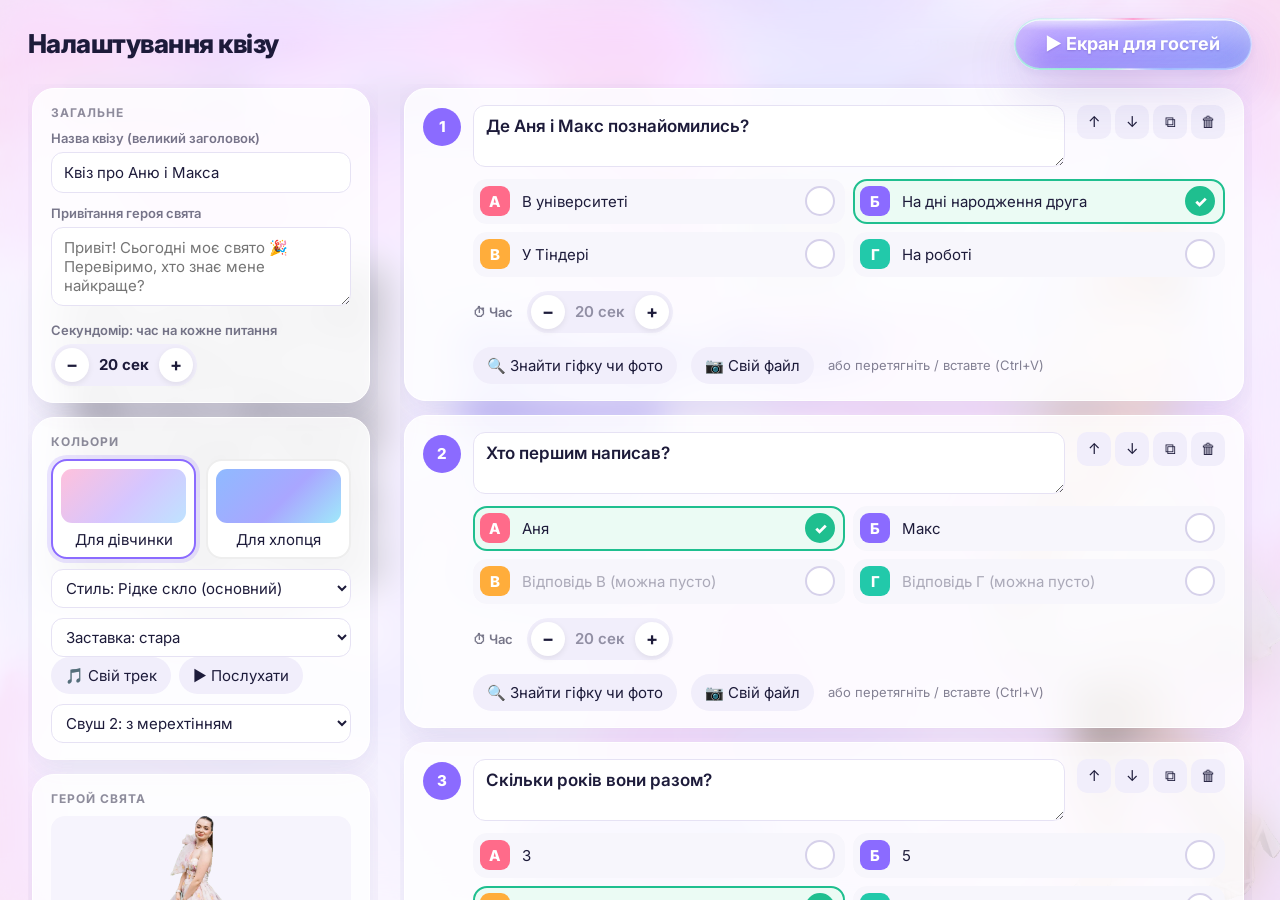
==== host.html @ 5e76de34 "Питання закривається, коли відповіли всі на зв'язку; без звуку рахування при нулі; фон стабільний пі" ====
<!doctype html>
<html lang="uk">
<head>
<meta charset="utf-8">
<meta name="viewport" content="width=device-width,initial-scale=1">
<title>Квіз · екран ведучого</title>
<link rel="preconnect" href="https://fonts.googleapis.com">
<link rel="stylesheet" href="style.css?v=1795432729">
<link rel="stylesheet" id="tf">
<style>
  body { font-size: clamp(14px, 1.6vmin, 22px); }
  #app { position: fixed; inset: 0; display: flex; flex-direction: column; padding: 3vmin 4vmin; }
  .top { display: flex; justify-content: space-between; align-items: center; color: var(--muted); font-weight: 600; min-height: 2.4em; margin-bottom: 1.6vmin; position: relative; z-index: 3; }
  .top .tools { display: flex; gap: .6em; }
  .top .tools button.ico { padding: .45em .75em; font-size: .95em; line-height: 1; }
  #bRestart { display: none; } body.ingame #bRestart { display: inline-block; }
  .top .tools button { background: var(--card); border: 1px solid var(--line); border-radius: 999px; padding: .45em 1em; font-weight: 600; }
  .stage { flex: 1; display: flex; flex-direction: column; min-height: 0; }
  .center { flex: 1; display: grid; place-items: center; text-align: center; }

  /* Лобі */
  .ticker.lob { position: relative; z-index: 2; font-size: 2.2vmin; font-weight: 800; padding: 1vmin 0; margin: 0 -4vmin 2vmin; text-transform: uppercase; letter-spacing: .08em; }
  .bignum { position: absolute; right: 2vmin; bottom: 0; font-size: 40vmin; line-height: .8; font-weight: 900; opacity: .07; pointer-events: none; font-family: var(--fd); }
  .tline { height: 1.1vmin; border-radius: 9px; background: rgba(255,255,255,.1); overflow: hidden; margin-top: 1.4vmin; }
  .tline i { display: block; height: 100%; width: 100%; background: var(--gold); transform-origin: left; }
  .stage { position: relative; }
  .bottom { position: relative; z-index: 2; }
  .hero { position: relative; left: 3.5vw; align-self: stretch; height: 100%; min-height: 0; width: var(--hw, 26vw); pointer-events: none; z-index: 1; }
  .hero img.main { position: absolute; right: 0; bottom: calc(-1 * var(--hb, 0px)); height: var(--hh, 100%); width: auto; max-width: none; display: block; filter: drop-shadow(0 20px 40px rgba(40,20,90,.25)); animation: heroIn 1.1s cubic-bezier(.2,.9,.3,1.1) both, heroBob 6s ease-in-out 1.2s infinite; transform-origin: bottom center; }
  @keyframes heroIn { from { transform: translateY(40%) scale(.9); opacity: 0; } }
  @keyframes heroBob { 50% { translate: 0 -8px; } }
  .bubble { position: absolute; right: calc(94% + 3vmin); top: 1vh; z-index: 2; width: max-content; max-width: min(24vw, 460px); padding: 2vmin 2.6vmin; border-radius: 3vmin; font-size: 2.4vmin; font-weight: 700; line-height: 1.3;
    background: #fff; color: #1d1b3a; box-shadow: 0 1.6vmin 4vmin rgba(60,40,140,.18), 0 .3vmin .8vmin rgba(60,40,140,.08);
    transform-origin: 100% 70%; animation: bubIn .9s cubic-bezier(.2,1.5,.4,1) 1s both, bubFloat 7.3s ease-in-out 2.2s infinite; }
  /* бульбашка пливе сама по собі, але лише вгору-вліво, від обличчя */
  @keyframes bubFloat { 0%, 100% { translate: 0 0; } 35% { translate: -1.4vmin -1.2vmin; } 70% { translate: -.6vmin .4vmin; } }
  .bubble::after { content: ''; position: absolute; right: -1.1vmin; top: 58%; width: 2.6vmin; height: 2.6vmin; background: #fff; border-radius: .5vmin; transform: rotate(45deg); }
  .bubble .kin .c { animation-delay: calc(1.3s + var(--i) * 22ms); }
  @keyframes bubIn { 0% { transform: scale(0) rotate(-8deg); opacity: 0; } 60% { opacity: 1; } 100% { transform: none; } }
  .stage.has-hero .lobby { grid-template-columns: auto minmax(0, auto) auto; justify-content: center; column-gap: 6vmin; }
  .stage.has-hero .lobby > div:nth-child(2) { max-width: 46vw; }
  .stage.has-hero .qrcard svg { width: 36vmin; height: 36vmin; }
  @media (max-width: 800px) { .hero { display: none; } }
  .lobby { flex: 1; display: grid; grid-template-columns: auto 1fr; gap: 5vmin; align-items: center; min-height: 0; }
  .qrcard { background: #fff; color: #1a1033; border-radius: 28px; padding: 2.4vmin; text-align: center; box-shadow: 0 20px 60px rgba(0,0,0,.4); }
  .qrcard svg { width: 42vmin; height: 42vmin; display: block; }
  .qrcard .code { font-size: 4.2vmin; font-weight: 900; letter-spacing: .12em; margin-top: 1vmin; }
  .qrcard .url { font-size: 1.7vmin; color: #6a5c85; word-break: break-all; max-width: 42vmin; margin: .3vmin auto 0; }
  .lobby h1 { font-size: 6.5vmin; line-height: 1.05; margin: 0 0 1.5vmin; font-weight: 900; }
  .lobby .hint { font-size: 2.8vmin; color: var(--muted); margin-bottom: 3vmin; }
  .count { font-size: 2.6vmin; font-weight: 700; margin-bottom: 1.5vmin; }
  .count b { color: var(--gold); font-size: 5vmin; vertical-align: -0.2em; margin-right: .2em; }
  .names { display: flex; flex-wrap: wrap; gap: 1vmin; align-content: flex-start; } .names .chip:nth-last-child(n+31) { display: none; } /* без overflow: обрізання давало видимий прямокутник; показуємо 30 останніх, загальна кількість у лічильнику */
  .chip { background: var(--card); border: 1px solid var(--line); padding: .7vmin 1.8vmin; border-radius: 999px; font-size: 2.4vmin; font-weight: 700; cursor: pointer; }
  .chip:hover { background: rgba(255,93,115,.3); }
  .bottom { display: flex; flex-wrap: wrap; gap: 1.2vmin; align-items: center; justify-content: center; padding-top: 2vmin; }
  @media (max-width: 800px) { .bottom .btn { font-size: 14px; padding: .7em 1.1em; } .lobby { grid-template-columns: 1fr; justify-items: center; text-align: center; } .names { justify-content: center; } }
  .bottom .btn { font-size: 2.6vmin; }

  /* Інтро */
  .intro .num { font-size: 3.4vmin; color: var(--gold); font-weight: 800; letter-spacing: .1em; text-transform: uppercase; }
  .intro .qt { font-size: 7vmin; font-weight: 900; max-width: 85vw; line-height: 1.1; margin-top: 2vmin; }
  .introbar { width: 50vmin; height: 1vmin; background: var(--card); border-radius: 9px; margin: 4vmin auto 0; overflow: hidden; }
  .introbar i { display: block; height: 100%; background: var(--gold); animation: fill 3s linear both; }
  @keyframes fill { from { width: 0; } to { width: 100%; } }

  /* Питання */
  .qhead { background: rgba(255,255,255,.95); color: #1a1033; border-radius: var(--r); padding: 2.4vmin 3vmin; font-size: 4.6vmin; font-weight: 800; text-align: center; line-height: 1.15; box-shadow: 0 10px 40px rgba(0,0,0,.3); }
  .qmid { flex: 1; display: grid; grid-template-columns: 1fr auto 1fr; align-items: center; min-height: 0; padding: 2vmin 0; }
  .timer { position: relative; width: 22vmin; height: 22vmin; justify-self: start; }
  .timer svg { width: 100%; height: 100%; transform: rotate(-90deg); }
  .timer circle { fill: none; stroke-width: 9; }
  .timer .tn { position: absolute; inset: 0; display: grid; place-items: center; font-size: 8vmin; font-weight: 900; }
  .timer.low .tn { color: var(--bad); animation: pulse .5s infinite; }
  .answered { justify-self: end; text-align: center; }
  .qinfo { display: none; }
  .qmid .timer { grid-column: 1; grid-row: 1; } .qmid .bars { grid-column: 2; grid-row: 1; } .qmid .answered { grid-column: 3; grid-row: 1; }
  .row .gain { display: none; }
  body[data-theme="glass"] .row .gain { display: inline-block; font-size: .62em; font-weight: 900; color: #fff; background: linear-gradient(135deg, var(--a1, #8a6cff), var(--a0, #ff5d9e)); padding: .2em .6em; border-radius: 999px; box-shadow: 0 4px 14px rgba(120,80,200,.3); }
  .answered b { display: block; font-size: 9vmin; font-weight: 900; line-height: 1; }
  .answered span { color: var(--muted); font-size: 2.4vmin; font-weight: 600; }
  .bars { display: flex; gap: 3vmin; align-items: flex-end; height: 26vmin; }
  .bar { width: 10vmin; display: flex; flex-direction: column; align-items: center; justify-content: flex-end; height: 100%; }
  .bar i { display: block; width: 100%; border-radius: 12px 12px 4px 4px; height: 0; transition: height .9s cubic-bezier(.2,.9,.3,1); }
  .bar b { font-size: 3.4vmin; margin-bottom: .6vmin; }
  .bar.dim { opacity: .35; }
  .grid { display: grid; grid-template-columns: 1fr 1fr; gap: 1.6vmin; }
  .opt { display: flex; align-items: center; gap: 2vmin; padding: 2.2vmin 2.6vmin; border-radius: var(--r); font-size: 3.6vmin; font-weight: 800; min-height: 11vmin; transition: opacity .4s, transform .4s, filter .4s; box-shadow: 0 6px 0 rgba(0,0,0,.25); }
  .opt.dim { opacity: .28; filter: grayscale(.6); transform: scale(.97); }
  .opt.win { transform: scale(1.03); box-shadow: 0 0 0 .6vmin #fff, 0 0 40px rgba(255,255,255,.5); }
  .opt .mark { margin-left: auto; font-size: 4vmin; }

  .qmid { grid-template-rows: minmax(0, 1fr); }
  .qpic { grid-column: 2; grid-row: 1; height: 100%; min-height: 0; display: flex; align-items: center; justify-content: center; padding: 0 2vmin; }
  .qpic img { max-height: calc(var(--isz, 80) * 1%); max-width: 46vw; width: auto; height: auto; display: block; border-radius: 3vmin; border: .6vmin solid rgba(255,255,255,.92); box-shadow: 0 2vmin 5vmin rgba(40,30,110,.22); }
  .ipic img { max-height: 36vh; max-width: 60vw; display: block; margin: 3vmin auto 0; border-radius: 3vmin; border: .6vmin solid rgba(255,255,255,.92); box-shadow: 0 2vmin 5vmin rgba(40,30,110,.22); }
  .opt .cnt { margin-left: auto; background: rgba(255,255,255,.85); color: #1d1b3a; border-radius: 999px; padding: .2em .7em; font-size: .8em; text-shadow: none; }
  .opt .cnt + .mark { margin-left: .4em; }
  body.idle .top .tools, body.idle #bottom { opacity: 0; pointer-events: none; }
  .top .tools, #bottom { transition: opacity .6s; }
  body.idle { cursor: none; }
  body.idle #conn.ok { opacity: 0; } #conn { transition: opacity .6s; }
  .stage.haspic .opt { min-height: 8vmin; padding: 1.4vmin 2.4vmin; font-size: 3vmin; }
  .stage.haspic .grid { gap: 1.2vmin; }

  /* Налаштування (бачить лише ведучий) */
  .setup { position: fixed; inset: 0; z-index: 40; display: none; flex-direction: column; background: rgba(246,243,255,.62); -webkit-backdrop-filter: blur(20px) saturate(160%); backdrop-filter: blur(20px) saturate(160%); color: #1d1b3a; font-size: 15px; letter-spacing: 0; }
  body[data-pal="blue"] .setup { background: rgba(236,244,255,.66); }
  .setup.on { display: flex; }
  .su-head { display: flex; align-items: center; gap: 16px; padding: 18px 28px 14px; flex-wrap: wrap; }
  .su-head h2 { margin: 0; font-size: 26px; font-weight: 800; letter-spacing: -.02em; }
  .su-saved { color: #18a77c; font-weight: 600; font-size: 14px; opacity: 0; transition: opacity .3s; }
  .su-saved.on { opacity: 1; }
  .su-head .sp { flex: 1; }
  .setup .btn.su-go { font-size: 18px; padding: .8em 1.7em; }
  .su-body { flex: 1; min-height: 0; display: grid; grid-template-columns: 350px 1fr; gap: 22px; padding: 0 28px 0; }
  .su-side, .su-list { overflow: auto; min-height: 0; display: flex; flex-direction: column; gap: 14px; padding: 4px 8px 40px 4px; }
  .card { background: rgba(255,255,255,.82); border: 1px solid #fff; border-radius: 22px; padding: 16px 18px; box-shadow: 0 10px 30px rgba(60,50,140,.10); }
  .card h4 { margin: 0 0 10px; font-size: 12px; text-transform: uppercase; letter-spacing: .08em; color: rgba(29,27,58,.5); }
  .setup .f { display: block; font-size: 13px; font-weight: 600; color: rgba(29,27,58,.6); margin: 12px 0 6px; }
  .setup .f:first-of-type { margin-top: 0; }
  .setup input[type=text], .setup textarea { width: 100%; border: 1.5px solid #e6e2f4; background: #fff; border-radius: 12px; padding: 10px 12px; font: inherit; color: #1d1b3a; resize: vertical; box-shadow: none; -webkit-backdrop-filter: none; backdrop-filter: none; animation: none; }
  .setup input[type=text]:focus, .setup textarea:focus { outline: none; border-color: var(--gold); }
  .stepper { display: inline-flex; align-items: center; gap: 4px; background: #f1eefb; border-radius: 999px; padding: 4px; }
  .stepper button { width: 34px; height: 34px; border-radius: 50%; border: 0; background: #fff; font-size: 18px; font-weight: 700; cursor: pointer; color: #1d1b3a; box-shadow: 0 2px 6px rgba(0,0,0,.08); }
  .stepper b { min-width: 62px; text-align: center; font-size: 15px; }
  .stepper.def b { color: rgba(29,27,58,.45); font-weight: 600; }
  .pals { display: grid; grid-template-columns: 1fr 1fr; gap: 10px; }
  .pal { border: 2px solid #eee; border-radius: 16px; padding: 8px; cursor: pointer; background: #fff; text-align: center; font: 700 14px/1.2 inherit; color: #1d1b3a; }
  .pal i { display: block; height: 54px; border-radius: 11px; margin-bottom: 7px; }
  .pal.pink i { background: linear-gradient(135deg, #ffc1dc, #d5c6ff 55%, #bfe3ff); }
  .pal.blue i { background: linear-gradient(135deg, #8fbaff, #a9a6ff 55%, #9fe9fa); }
  .pal.on { border-color: var(--gold); box-shadow: 0 0 0 4px color-mix(in srgb, var(--gold) 18%, transparent); }
  .setup select { margin-top: 10px; width: 100%; border: 1.5px solid #e6e2f4; border-radius: 12px; padding: 8px 10px; font: inherit; background: #fff; color: #1d1b3a; }
  .sbtn { border: 0; background: #f1eefb; color: #1d1b3a; border-radius: 999px; padding: 9px 14px; font: 600 14px/1 inherit; cursor: pointer; }
  .sbtn:hover { background: #e7e2fb; }
  .sbtn.danger { color: #d2335a; }
  .btns { display: flex; flex-wrap: wrap; gap: 8px; }
  .heroprev { height: 170px; display: flex; justify-content: center; align-items: flex-end; background: #f6f4fd; border-radius: 14px; margin-bottom: 10px; overflow: hidden; }
  .heroprev img { height: 100%; object-fit: contain; }
  .heroprev span { align-self: center; color: rgba(29,27,58,.45); }
  .qc { transition: box-shadow .2s; }
  .qc.bad { box-shadow: 0 0 0 2px #ff8aa3, 0 10px 30px rgba(60,50,140,.10); }
  .qc.drop { box-shadow: 0 0 0 3px var(--gold), 0 10px 30px rgba(60,50,140,.10); }
  .qc-top { display: flex; gap: 12px; align-items: flex-start; }
  .qn { flex: none; width: 38px; height: 38px; border-radius: 50%; display: grid; place-items: center; font-weight: 800; background: var(--gold); color: #fff; margin-top: 3px; }
  .setup .qq { font-size: 17px; font-weight: 600; min-height: 46px; }
  .qc-tools { display: flex; gap: 4px; flex: none; }
  .qc-tools button { width: 34px; height: 34px; border-radius: 10px; border: 0; background: #f1eefb; cursor: pointer; font-size: 15px; color: #1d1b3a; }
  .qc-tools button:hover { background: #e7e2fb; }
  .qc-ans { display: grid; grid-template-columns: 1fr 1fr; gap: 8px; margin: 12px 0 0 50px; }
  .an { display: flex; align-items: center; gap: 8px; background: #f7f6fc; border-radius: 14px; padding: 5px 8px 5px 5px; border: 2px solid transparent; }
  .an .lt { flex: none; width: 30px; height: 30px; border-radius: 9px; display: grid; place-items: center; color: #fff; font-weight: 800; background: var(--c); }
  .setup .an input[type=text] { border: 0; background: transparent; padding: 6px 4px; }
  .an .ck { flex: none; width: 30px; height: 30px; border-radius: 50%; border: 2px solid #d6d1ea; background: #fff; cursor: pointer; color: transparent; font-weight: 900; font-size: 15px; }
  .an .ck:hover { border-color: #1fbf8f; color: #b9eedd; }
  .an.ok { border-color: #1fbf8f; background: #ebfbf4; }
  .an.ok .ck { background: #1fbf8f; border-color: #1fbf8f; color: #fff; }
  .qc-bot { display: flex; flex-wrap: wrap; gap: 14px 26px; align-items: center; margin: 14px 0 0 50px; }
  .qc-bot .lbl { font-size: 13px; font-weight: 600; color: rgba(29,27,58,.6); margin-right: 8px; }
  .qtime { display: flex; align-items: center; gap: 6px; }
  .qphoto { display: flex; gap: 14px; align-items: center; flex-wrap: wrap; }
  .mini { width: 210px; aspect-ratio: 16/9; border-radius: 10px; background: linear-gradient(135deg, #fff0f7, #eef0ff); padding: 6px; display: flex; flex-direction: column; gap: 4px; box-shadow: inset 0 0 0 1px #e6e2f4; }
  body[data-pal="blue"] .mini { background: linear-gradient(135deg, #eaf3ff, #e9fbff); }
  .mini .mq { height: 13%; flex: none; background: #fff; border-radius: 3px; }
  .mini .mm { flex: 1; min-height: 0; display: flex; justify-content: center; align-items: center; }
  .mini .mm img { max-height: var(--s); max-width: 46%; border-radius: 3px; border: 1.5px solid #fff; box-shadow: 0 2px 6px rgba(0,0,0,.15); }
  .mini .mg { height: 30%; flex: none; display: grid; grid-template-columns: 1fr 1fr; gap: 3px; }
  .mini .mg i { border-radius: 3px; background: var(--c); opacity: .8; }
  .szr { display: flex; flex-direction: column; gap: 8px; }
  .szr input[type=range] { width: 180px; accent-color: var(--gold); }
  .qerr { margin: 10px 0 0 50px; color: #d2335a; font-size: 13px; font-weight: 600; }
  .qerr:empty { display: none; }
  .addq { border: 2px dashed #cbc3ee; background: rgba(255,255,255,.55); border-radius: 22px; padding: 18px; font: 700 16px/1 inherit; cursor: pointer; color: var(--gold); flex: none; }
  .addq:hover { background: rgba(255,255,255,.85); }
  .su-hint { font-size: 13px; color: rgba(29,27,58,.55); line-height: 1.45; margin: 8px 0 0; }
  @media (max-width: 900px) { .su-body { grid-template-columns: 1fr; overflow: auto; padding-bottom: 30px; } .su-side, .su-list { overflow: visible; padding-bottom: 0; } .qc-ans, .qc-bot, .qerr { margin-left: 0; } .qc-ans { grid-template-columns: 1fr; } }

  /* Таблиця */
  .board h2 { font-size: 5.4vmin; text-align: center; margin: 1vmin 0 3vmin; font-weight: 900; }
  .rows { width: min(1100px, 86vw); margin: 0 auto; display: flex; flex-direction: column; gap: 1.4vmin; }
  .row { display: flex; align-items: center; gap: 2vmin; background: var(--card); border: 1px solid var(--line); border-radius: 18px; padding: 1.6vmin 2.4vmin; font-size: 3.4vmin; font-weight: 800; }
  .row .pl { width: 1.8em; height: 1.8em; display: grid; place-items: center; border-radius: 50%; background: rgba(255,255,255,.12); flex: none; }
  .row:nth-child(1) .pl { background: var(--gold); color: #2a1640; }
  .row:nth-child(2) .pl { background: #d9dde6; color: #2a1640; }
  .row:nth-child(3) .pl { background: #e0965a; color: #2a1640; }
  .row .nm { flex: 1; overflow: hidden; text-overflow: ellipsis; white-space: nowrap; }
  .row .sc { color: var(--gold); display: inline-block; }
  .row .av { width: 1.9em; height: 1.9em; margin: -.3em 0; }
  .chip .av { width: 1.7em; height: 1.7em; margin: -.45em .4em -.4em -.5em; vertical-align: middle; border-width: 1.5px; }
  .col .who .av.big { display: block; width: 13vmin; height: 13vmin; margin: 0 auto 1vmin; border-width: 3px; }
  .row > .sheen { position: absolute !important; inset: 0; border-radius: inherit; overflow: hidden; pointer-events: none; z-index: 3; }
  .row > .sheen i { position: absolute; top: -20%; bottom: -20%; left: 0; width: 40%; background: linear-gradient(100deg, transparent, rgba(255,255,255,.85), transparent); transform: translateX(-130%) skewX(-18deg); }
  .row .up { color: var(--ok); font-size: .7em; }

  /* П'єдестал */
  .podium { flex: 1; display: flex; align-items: flex-end; justify-content: center; gap: 2.4vmin; padding-bottom: 2vmin; }
  .col { width: 26vmin; display: flex; flex-direction: column; align-items: center; opacity: 0; }
  .col.show { opacity: 1; }
  .col .who { text-align: center; margin-bottom: 1.6vmin; }
  .col .who .nm { font-size: 4vmin; font-weight: 900; max-width: 30vmin; overflow-wrap: anywhere; }
  .col .who .sc { font-size: 2.6vmin; color: var(--gold); font-weight: 700; }
  .col .block { width: 100%; border-radius: 18px 18px 0 0; display: grid; place-items: start center; padding-top: 2vmin; font-size: 9vmin; font-weight: 900; color: rgba(0,0,0,.35); height: 0; transition: height 1s cubic-bezier(.2,.9,.3,1); }
  .col.p1 .block { background: linear-gradient(#ffe08a, #f2b632); }
  .col.p2 .block { background: linear-gradient(#f1f3f7, #b9c0cc); }
  .col.p3 .block { background: linear-gradient(#f4b98a, #c97a3e); }
  .col.show.p1 .block { height: 44vmin; } .col.show.p2 .block { height: 32vmin; } .col.show.p3 .block { height: 22vmin; }
  .crown { font-size: 7vmin; animation: pulse 1.2s infinite; }
  .finaltitle { text-align: center; font-size: 5.4vmin; font-weight: 900; margin: 1vmin 0 0; }

  /* Редактор */
  .modal { position: fixed; inset: 0; background: rgba(10,5,25,.85); backdrop-filter: blur(6px); display: none; z-index: 55; padding: 3vmin; }
  .modal.on { display: flex; }
  .ed { margin: auto; width: min(1100px, 100%); height: 100%; display: grid; grid-template-columns: 1.3fr 1fr; grid-template-rows: auto 1fr auto; gap: 14px; background: #21153f; border: 1px solid var(--line); border-radius: 24px; padding: 20px; font-size: 15px; }
  .ed h3 { grid-column: 1/-1; margin: 0; font-size: 22px; }
  .ed textarea { width: 100%; height: 100%; resize: none; background: #120a26; color: #fff; border: 1px solid var(--line); border-radius: 14px; padding: 14px; font: 15px/1.5 ui-monospace, Consolas, monospace; }
  .ed .help { overflow: auto; color: var(--muted); line-height: 1.5; }
  .ed .help code { background: rgba(255,255,255,.1); padding: 1px 6px; border-radius: 6px; color: #fff; }
  .ed .status { font-weight: 700; margin: 0 0 8px; }
  .ed .status.ok { color: var(--ok); } .ed .status.err { color: var(--bad); }
  .ed .acts { grid-column: 1/-1; display: flex; gap: 10px; flex-wrap: wrap; }
  .ed .acts .btn { font-size: 15px; padding: .7em 1.3em; }
  .ed .acts .sp { flex: 1; }
  /* Пошук гіфок і фото */
  .picker { position: fixed; inset: 0; z-index: 52; display: none; background: rgba(30,20,70,.35); -webkit-backdrop-filter: blur(6px); backdrop-filter: blur(6px); padding: 3vmin; color: #1d1b3a; font-size: 15px; }
  .picker.on { display: flex; }
  .pk { margin: auto; width: min(1100px, 100%); height: 100%; display: flex; flex-direction: column; gap: 12px; background: #fff; border-radius: 24px; padding: 18px 20px; box-shadow: 0 30px 80px rgba(30,20,90,.3); }
  .pk-head { display: flex; gap: 10px; align-items: center; flex-wrap: wrap; }
  .pk-tabs { display: inline-flex; background: #f1eefb; border-radius: 999px; padding: 4px; }
  .pk-tabs button { border: 0; background: transparent; padding: 9px 16px; border-radius: 999px; font: 700 14px/1 inherit; color: #1d1b3a; cursor: pointer; }
  .pk-tabs button.on { background: #fff; box-shadow: 0 2px 8px rgba(0,0,0,.1); color: var(--gold); }
  .picker input[type=search] { flex: 1; min-width: 200px; border: 1.5px solid #e6e2f4; border-radius: 999px; padding: 11px 18px; font: inherit; font-size: 16px; color: #1d1b3a; background: #fff; box-shadow: none; -webkit-backdrop-filter: none; backdrop-filter: none; animation: none; }
  .picker input[type=search]:focus { outline: none; border-color: var(--gold); }
  .pk-res { flex: 1; min-height: 0; overflow: auto; columns: 4 200px; column-gap: 10px; }
  .pk-res button { display: block; width: 100%; margin: 0 0 10px; padding: 0; border: 0; border-radius: 12px; overflow: hidden; cursor: pointer; background: #f3f1fb; break-inside: avoid; }
  .pk-res button:hover { outline: 3px solid var(--gold); }
  .pk-res img { display: block; width: 100%; height: auto; }
  .pk-msg { column-span: all; text-align: center; color: rgba(29,27,58,.55); padding: 40px 10px; }
  .pk-foot { display: flex; justify-content: space-between; align-items: center; font-size: 12px; color: rgba(29,27,58,.5); }
  .toast { position: fixed !important; left: 50%; bottom: 3vmin; transform: translateX(-50%); background: #fff; color: #1a1033; padding: .8em 1.4em; border-radius: 999px; font-weight: 700; z-index: 60; }
</style>
<script>/* Стиль і кольори одразу, до першого кадру (інакше миготить старий синьо-фіолетовий фон) */
window.VQ_V = '1795432729';
(function () { var g = {}; try { g = JSON.parse(localStorage.getItem('vq_host_game')) || {}; } catch (e) {}
  var q = new URLSearchParams(location.search).get('theme'), t = q || (localStorage.getItem('vq_def_glass3') ? g.theme : 'glass') || 'glass';
  if (!/^[a-z]+$/.test(t)) t = 'glass'; window.VQ_PAL0 = g.pal || 'pink';
  document.write('<link rel="stylesheet" id="tc" href="theme-' + t + '.css?v=' + window.VQ_V + '">'); })();
</script>
<link rel="stylesheet" href="pal-blue.css?v=1795432729">
</head>
<body>
<script>document.body.dataset.pal = window.VQ_PAL0 === 'blue' ? 'blue' : 'pink';</script>
<div class="bg"><i></i><i></i><i></i><div class="bgmarq"><div><span>Квіз&nbsp;✶&nbsp;Хто&nbsp;знає&nbsp;краще&nbsp;✶&nbsp;Квіз&nbsp;✶&nbsp;Хто&nbsp;знає&nbsp;краще&nbsp;✶&nbsp;</span><span>Квіз&nbsp;✶&nbsp;Хто&nbsp;знає&nbsp;краще&nbsp;✶&nbsp;Квіз&nbsp;✶&nbsp;Хто&nbsp;знає&nbsp;краще&nbsp;✶&nbsp;</span></div></div></div>
<div id="app">
  <div class="top">
    <div id="conn"><span class="dot connecting"></span>Підключення…</div>
    <div class="tools">
      <button id="bRestart" class="ico" title="Квіз з початку (R)">↺</button>
      <button id="bSetup" title="Налаштування (S)">⚙ Налаштування</button>
      <button id="bSound" title="Звук (M)">🔊 Звук</button>
      <button id="bFull" title="На весь екран (F)">⛶ Екран</button>
    </div>
  </div>
  <div class="stage" id="stage"></div>
  <div class="bottom" id="bottom"></div>
</div>

<div class="setup" id="setup">
  <div class="su-head">
    <h2>Налаштування квізу</h2><span class="su-saved" id="suSaved">✓ Збережено</span>
    <span class="sp"></span>
    <button class="btn su-go" id="suGo">▶ Екран для гостей</button>
  </div>
  <div class="su-body">
    <div class="su-side">
      <div class="card">
        <h4>Загальне</h4>
        <label class="f" for="sTitle">Назва квізу (великий заголовок)</label>
        <input type="text" id="sTitle" maxlength="80">
        <label class="f" for="sGreet">Привітання героя свята</label>
        <textarea id="sGreet" rows="3" maxlength="200" placeholder="Привіт! Сьогодні моє свято 🎉 Перевіримо, хто знає мене найкраще?"></textarea>
        <label class="f">Секундомір: час на кожне питання</label>
        <div class="stepper" id="sTime"><button data-d="-5">−</button><b></b><button data-d="5">+</button></div>
      </div>
      <div class="card">
        <h4>Кольори</h4>
        <div class="pals"><button class="pal pink" data-pal="pink"><i></i>Для дівчинки</button><button class="pal blue" data-pal="blue"><i></i>Для хлопця</button></div>
        <select id="sTheme" title="Стиль оформлення"></select>
        <select id="sLobby" title="Музика на першому екрані"><option value="old">Заставка: стара</option><option value="B">Заставка: фонк (згенерований)</option><option value="own">Заставка: свій трек</option></select>
        <div class="btns"><button class="sbtn" id="sLobbyUp">🎵 Свій трек</button><button class="sbtn" id="sLobbyPlay">▶ Послухати</button></div>
        <select id="sSw" title="Звук переходу між екранами"><option value="2">Свуш 2: з мерехтінням</option><option value="3">Свуш 3: швидкий проліт</option><option value="old">Свуш: старий</option></select>
      </div>
      <div class="card">
        <h4>Герой свята</h4>
        <div class="heroprev" id="sHeroPrev"></div>
        <div class="btns"><button class="sbtn" id="sHero">📷 Інше фото</button><button class="sbtn" id="sHeroDef">Стандартне</button><button class="sbtn danger" id="sHeroOff">Без фото</button></div>
        <p class="su-hint">Найкраще PNG без фону (вирізана людина).</p>
      </div>
      <div class="card">
        <h4>Гра</h4>
        <div class="btns">
          <button class="sbtn" id="sNew">↺ Нова гра</button>
          <button class="sbtn" id="sPaste">📋 Вставити списком</button>
          <button class="sbtn" id="sExport">⬇ Скачати копію</button>
          <button class="sbtn" id="sImport">⬆ Відкрити копію</button>
        </div>
        <p class="su-hint">Нова гра: новий QR-код, гравці й бали обнуляються. Питання лишаються.</p>
      </div>
    </div>
    <div class="su-list" id="suList"></div>
  </div>
  <input type="file" id="fHero" accept="image/*" hidden>
  <input type="file" id="fLobby" accept="audio/*" hidden>
  <input type="file" id="fQImg" accept="image/*" hidden>
  <input type="file" id="fImport" accept=".json,.txt,application/json,text/plain" hidden>
</div>

<div class="picker" id="picker">
  <div class="pk">
    <div class="pk-head">
      <div class="pk-tabs"><button data-src="gif" class="on">Гіфки</button><button data-src="photo">Фото</button></div>
      <input type="search" id="pkQ" placeholder="Що шукаємо? Наприклад: весілля, торт, котик" autocomplete="off">
      <button class="sbtn" id="pkClose">✕ Закрити</button>
    </div>
    <div class="pk-res" id="pkRes"></div>
    <div class="pk-foot"><span id="pkSrc">Powered by GIPHY</span><span>Клікніть на картинку, щоб додати до питання</span></div>
  </div>
</div>

<div class="modal" id="editor">
  <div class="ed">
    <h3>Вставити питання списком</h3>
    <textarea id="edText" spellcheck="false"></textarea>
    <div class="help">
      <p class="status" id="edStatus"></p>
      <p>Зручно, якщо питання вже є в тексті (з нотаток, з ChatGPT).</p>
      <p>Кожне питання з нового рядка, під ним відповіді:<br>
        <code>+ правильна</code><br><code>- неправильна</code></p>
      <p>Від 2 до 4 відповідей, правильна одна. Порожній рядок між питаннями.</p>
      <p>Свій час для одного питання: <code>[30]</code> у кінці рядка з питанням.</p>
    </div>
    <div class="acts">
      <button class="btn" id="edAppend">Додати в кінець</button>
      <button class="btn ghost" id="edReplace">Замінити всі питання</button>
      <span class="sp"></span>
      <button class="btn ghost" id="edClose">Скасувати</button>
    </div>
  </div>
</div>

<script>window.VQ_V = '1795432729'</script>
<script src="lib/mqtt.min.js?v=1795432729"></script>
<script src="lib/qrcode.js?v=1795432729"></script>
<script src="common.js?v=1795432729"></script>
<script src="lib/gsap.min.js?v=1795432729"></script>
<script src="liquid.js?v=1795432729"></script>
<script src="substance.js?v=1795432729"></script>
<script src="sway.js?v=1795432729"></script>
<script src="stagefx.js?v=1795432729"></script>
<script src="doodle.js?v=1795432729"></script>
<script src="nerdfx.js?v=1795432729"></script>
<script src="fx.js?v=1795432729"></script>
<script>
/* Якщо браузер підсунув старі файли з кешу: одне перезавантаження зі свіжими */
if (!window.VQ || !VQ.applyTheme || !VQ.kin) {
  try { if (!sessionStorage.getItem('vq_rl')) { sessionStorage.setItem('vq_rl', '1'); location.replace(location.pathname + location.search + (location.search ? '&' : '?') + '_=' + Date.now()); } } catch (e) {}
} else { try { sessionStorage.removeItem('vq_rl'); } catch (e) {} }
window.addEventListener('error', e => { const d = document.createElement('div'); d.style.cssText = 'position:fixed;left:8px;bottom:8px;z-index:9999;background:#fff;color:#b00;font:12px monospace;padding:6px 10px;border-radius:8px;max-width:90vw'; d.textContent = 'Помилка: ' + e.message; document.body && document.body.appendChild(d); });
</script>
<script src="questions.js?v=1795432729"></script>
<script>
const { Sfx, esc } = VQ;
const LS_GAME = 'vq_host_game', LS_Q = 'vq_questions', LS_MUTE = 'vq_mute';
const LETTERS = ['A', 'Б', 'В', 'Г'];
const INTRO_MS = 3000;
const $ = s => document.querySelector(s);
const stage = $('#stage'), bottom = $('#bottom');
const ls = { get(k) { try { return localStorage.getItem(k); } catch (e) { return null; } }, set(k, v) { try { localStorage.setItem(k, v); } catch (e) {} } };

/* ---------- Питання: розбір тексту ---------- */
function parseQuiz(text) {
  const out = { title: 'Квіз', time: 20, greet: '', qs: [] }, errs = [];
  let cur = null;
  text.split(/\r?\n/).forEach((raw, ln) => {
    const line = raw.trim();
    if (!line || line.startsWith('//')) return;
    let m;
    if ((m = line.match(/^назва\s*:\s*(.*)$/i))) { out.title = m[1].trim() || out.title; return; }
    if ((m = line.match(/^привітання\s*:\s*(.*)$/i))) { out.greet = m[1].trim(); return; }
    if ((m = line.match(/^час\s*:\s*(\d+)/i))) { out.time = Math.min(120, Math.max(5, +m[1])); return; }
    if ((m = line.match(/^([+\-–—])\s*(.+)$/))) {
      if (!cur) { errs.push(`Рядок ${ln + 1}: відповідь без питання`); return; }
      cur.a.push(m[2].trim()); if (m[1] === '+') cur.c.push(cur.a.length - 1); return;
    }
    let q = line.replace(/^\d+\s*[.)]\s*/, ''), t = null;
    if ((m = q.match(/\[(\d+)\]\s*$/))) { t = Math.min(120, Math.max(5, +m[1])); q = q.slice(0, m.index).trim(); }
    cur = { q, a: [], c: [], t, ln: ln + 1 }; out.qs.push(cur);
  });
  out.qs.forEach((q, i) => {
    const n = `Питання ${i + 1} («${q.q.slice(0, 30)}${q.q.length > 30 ? '…' : ''}»)`;
    if (q.a.length < 2) errs.push(`${n}: треба хоча б 2 відповіді`);
    if (q.a.length > 4) errs.push(`${n}: більше 4 відповідей`);
    if (q.c.length !== 1) errs.push(`${n}: правильна відповідь має бути рівно одна (зараз ${q.c.length})`);
  });
  if (!out.qs.length) errs.push('Немає жодного питання');
  out.qs = out.qs.map(q => ({ q: q.q, a: q.a.slice(0, 4), c: q.c[0], t: q.t || out.time, tr: q.t }));
  return { quiz: out, errs };
}
const quizText = () => ls.get(LS_Q) || DEFAULT_QUESTIONS;

/* ---------- Квіз (редагується на екрані налаштувань) ---------- */
const LS_QUIZ = 'vq_quiz';
const blankQ = () => ({ q: '', a: ['', '', '', ''], c: 0, t: null, img: '', isz: 80 });
function fromText(text) {
  const { quiz } = parseQuiz(text);
  return { title: quiz.title, greet: quiz.greet, time: quiz.time, pal: 'pink',
    qs: quiz.qs.map(q => ({ q: q.q, a: [...q.a, '', '', '', ''].slice(0, 4), c: q.c ?? 0, t: q.tr || null, img: '', isz: 80 })) };
}
let Q = null;
try { Q = JSON.parse(ls.get(LS_QUIZ)); } catch (e) { Q = null; }
if (!Q || !Array.isArray(Q.qs)) Q = fromText(quizText());
Q.pal = Q.pal || 'pink'; Q.time = Q.time || 20;
function checkQ(q) {
  const e = [];
  if (!q.q.trim()) e.push('текст питання');
  if (q.a.filter(x => x.trim()).length < 2) e.push('хоча б 2 відповіді');
  else if (!(q.a[q.c] || '').trim()) e.push('правильна відповідь (зелена галочка)');
  return e;
}
function gameQs() {
  return Q.qs.filter(q => !checkQ(q).length).map(q => {
    const idx = q.a.map((x, i) => x.trim() ? i : -1).filter(i => i >= 0);
    return { q: q.q.trim(), a: idx.map(i => q.a[i].trim()), c: idx.indexOf(q.c), t: q.t || Q.time, img: q.img || '', isz: q.isz || 80 };
  });
}
/* Фото до питань живуть в IndexedDB (localStorage для них замалий) */
const IDB = (() => {
  let dbp = null;
  const db = () => dbp || (dbp = new Promise((res, rej) => { const r = indexedDB.open('vq', 1); r.onupgradeneeded = () => r.result.createObjectStore('img'); r.onsuccess = () => res(r.result); r.onerror = () => rej(r.error); }));
  const tx = f => db().then(d => new Promise((res, rej) => { const t = d.transaction('img', 'readwrite'); f(t.objectStore('img')); t.oncomplete = res; t.onerror = () => rej(t.error); }));
  return {
    put: (k, v) => tx(s => s.put(v, k)), del: k => tx(s => s.delete(k)),
    all: () => db().then(d => new Promise(res => { const out = new Map(), c = d.transaction('img').objectStore('img').openCursor();
      c.onsuccess = () => { const cur = c.result; if (cur) { out.set(cur.key, cur.value); cur.continue(); } else res(out); }; c.onerror = () => res(out); })).catch(() => new Map())
  };
})();
let IMGS = new Map();

/* ---------- Стан гри ---------- */
let G = null;
function newGame() {
  const code = Array.from(crypto.getRandomValues(new Uint8Array(5)), b => 'ABCDEFGHJKLMNPRSTUVWXYZ'[b % 23]).join('');
  G = { room: code, broker: 0, theme: (G && G.theme) || 'glass', pal: Q.pal, title: Q.title, greet: Q.greet, qs: gameQs(), players: {}, phase: 'lobby', qi: -1, qStart: 0, qEnd: 0, answers: {}, prevRank: {} };
  save();
}
function save() { ls.set(LS_GAME, JSON.stringify(G)); }
try { G = JSON.parse(ls.get(LS_GAME)); } catch (e) { G = null; }
if (!G || !G.room) newGame();

function ranking() {
  const arr = Object.entries(G.players).map(([id, p]) => ({ id, name: p.name, score: p.score }));
  arr.sort((a, b) => b.score - a.score || a.name.localeCompare(b.name));
  let r = 0, last = null;
  arr.forEach((p, i) => { if (p.score !== last) { r = i + 1; last = p.score; } p.rank = r; });
  return arr;
}

/* ---------- Зв'язок ---------- */
let net = null, pubTimer = null;
const base = () => VQ.topic(G.room);
function startNet() {
  if (net && net.client) net.client.end(true);
  net = VQ.connect({
    idx: G.broker, tryAll: true, subs: [base() + '/p'],
    onStatus: s => { $('#conn').classList.toggle('ok', s === 'online'); $('#conn').innerHTML = `<span class="dot ${s}"></span>` + ({ online: 'На зв\'язку', connecting: 'Підключення…', offline: 'Немає інтернету, перепідключаюсь…' }[s]); },
    onConnect: i => { if (G.broker !== i) { G.broker = i; save(); if (G.phase === 'lobby') render(); } publish(); },
    onMessage: (t, m) => m && onPlayer(m)
  });
}
function publish() {
  if (!net) return;
  const s = { v: 1, th: G.theme, pa: G.pal || 'pink', ph: G.phase, title: G.title, n: G.qs.length, i: G.qi, pl: {}, ts: Date.now() };
  for (const id in G.players) s.pl[id] = G.players[id].name;
  const q = G.qs[G.qi];
  if (q && ['intro', 'question', 'reveal'].includes(G.phase)) s.q = { text: q.q, a: q.a, time: q.t };
  if (G.phase === 'intro') s.left = Math.max(0, G.qStart - Date.now());
  if (G.phase === 'question') { s.left = Math.max(0, G.qEnd - Date.now()); s.ans = Object.keys(G.answers); }
  if (G.phase === 'reveal') { s.cor = q.c; s.cnt = counts(); }
  if (['reveal', 'board', 'final'].includes(G.phase)) {
    s.res = {};
    ranking().forEach(p => { const a = G.answers[p.id]; s.res[p.id] = [a ? (a.a === q?.c ? 1 : 0) : -1, a ? a.pts : 0, p.score, p.rank]; });
    if (G.phase === 'final') s.res = Object.fromEntries(ranking().map(p => [p.id, [0, 0, p.score, p.rank]]));
  }
  net.pub(base() + '/s', s, { retain: true });
}
const publishSoon = () => { if (!pubTimer) pubTimer = setTimeout(() => { pubTimer = null; publish(); }, 400); };
function counts() { const c = [0, 0, 0, 0]; for (const id in G.answers) c[G.answers[id].a]++; return c; }

/* Присутність: телефон шле hb кожні 8 с, поки сторінка відкрита. У лобі гравця, якого не чути 30 с (закрив вкладку), прибираємо.
   Під час гри нікого не прибираємо, щоб не загубити бали. Прибраних вручну (kicked) серцебиття не повертає. */
var seen = {}, T0 = Date.now(), kicked = new Set();
/* Хто зараз на зв'язку (сигнал за останні 25 с): від них чекаємо відповіді; «мертві душі» питання не тримають */
function activeIds() { const now = Date.now(); return Object.keys(G.players).filter(id => now - ((seen && seen[id]) || T0) < 25000); }
function allAnswered() { const act = activeIds(); return act.length > 0 && act.every(id => G.answers[id]); }
let allT = null;
function checkAll() { if (G.phase === 'question' && allAnswered() && !allT) allT = setTimeout(() => { allT = null; if (G.phase === 'question' && allAnswered()) endQuestion(); }, 700); }
setInterval(() => {
  checkAll(); const an = document.getElementById('ansOf'); if (an) an.textContent = activeIds().length;
  if (G.phase !== 'lobby') return;
  const now = Date.now(); let ch = false;
  for (const id in G.players) if (now - (seen[id] || T0) > 30000) { delete G.players[id]; ch = true; }
  if (ch) { save(); lobbyNames(); publish(); }
}, 4000);
function onPlayer(m) {
  if (!m || typeof m.id !== 'string' || m.id.length > 40) return;
  seen[m.id] = Date.now();
  if (m.t === 'hb') {
    if (G.players[m.id] || G.phase !== 'lobby' || kicked.has(m.id)) return;
    m.t = 'join';
  }
  if (m.t === 'join') {
    kicked.delete(m.id);
    let name = String(m.name || '').replace(/\s+/g, ' ').trim().slice(0, 20);
    if (!name) return;
    const p = G.players[m.id];
    const av = Math.max(1, Math.min(VQ.AV_N, Math.round(+m.av) || 1));
    if (p) { if ((p.name !== name && G.phase === 'lobby') || p.av !== av) { if (G.phase === 'lobby') p.name = uniq(name, m.id); p.av = av; save(); if (G.phase === 'lobby') lobbyNames(); } publishSoon(); return; }
    G.players[m.id] = { name: uniq(name, m.id), score: 0, av };
    save(); Sfx.pop(); window.NF && NF.on && NF.pulse(); if (G.phase === 'lobby') lobbyNames(); publishSoon();
  } else if (m.t === 'ans') {
    if (G.phase !== 'question' || m.q !== G.qi || !G.players[m.id]) { publishSoon(); return; }
    if (G.answers[m.id]) { publishSoon(); return; }
    const q = G.qs[G.qi], a = m.a | 0;
    if (a < 0 || a >= q.a.length) return;
    const now = Date.now(); if (now > G.qEnd + 600) return;
    const el = Math.min(1, Math.max(0, (now - (G.qEnd - q.t * 1000)) / (q.t * 1000)));
    const pts = a === q.c ? Math.round(1000 * (1 - el / 2)) : 0;
    G.answers[m.id] = { a, pts };
    save(); updateAnswered(); publishSoon();
    checkAll();
  }
}
function uniq(name, id) {
  const taken = new Set(Object.entries(G.players).filter(([k]) => k !== id).map(([, p]) => p.name.toLowerCase()));
  if (!taken.has(name.toLowerCase())) return name;
  for (let i = 2; ; i++) if (!taken.has((name + ' ' + i).toLowerCase())) return name + ' ' + i;
}

/* ---------- Хід гри ---------- */
/* Один натиск = один крок: повтори протягом 1.2 с ігноруються */
let nextLock = 0;
function next() {
  const now = Date.now(); if (now < nextLock) return; nextLock = now + 1200;
  Sfx.init();
  if (G.phase === 'lobby') { if (!G.qs.length) return; G.qi = 0; return goIntro(); }
  if (G.phase === 'intro') return startQuestion();
  if (G.phase === 'question') return endQuestion();
  if (G.phase === 'reveal') {
    if (G.qi >= G.qs.length - 1) return goFinal();
    G.phase = 'board'; save(); render(); publish(); Sfx.whoosh(); return;
  }
  if (G.phase === 'board') { G.qi++; return goIntro(); }
}
let tmr = null;
function goIntro() {
  G.phase = 'intro'; G.answers = {}; G.qStart = Date.now() + INTRO_MS; save(); render(); publish();
  Sfx.stopLoop(); Sfx.whoosh();
  clearTimeout(tmr); tmr = setTimeout(() => { if (G.phase === 'intro') startQuestion(); }, INTRO_MS);
}
function startQuestion() {
  clearTimeout(tmr);
  const q = G.qs[G.qi];
  G.phase = 'question'; G.answers = {}; G.qEnd = Date.now() + q.t * 1000; save(); render(); publish();
  Sfx.countdown(q.t);
}
function endQuestion() {
  if (G.phase !== 'question') return;
  const rk = ranking(); G.prevRank = Object.fromEntries(rk.map(p => [p.id, p.rank]));
  for (const id in G.answers) if (G.players[id]) G.players[id].score += G.answers[id].pts;
  G.phase = 'reveal'; save(); if (!Sfx.endCountdown(Date.now() >= G.qEnd - 250)) Sfx.gong();
  render(); publish();
}
/* ↺ Квіз з початку: ті самі гравці й QR, бали з нуля, знову перше питання в лобі */
let rsArm = 0;
function restartQuiz() {
  clearTimeout(tmr); Sfx.stopLoop();
  for (const id in G.players) G.players[id].score = 0;
  Object.assign(G, { phase: 'lobby', qi: -1, answers: {}, prevRank: {}, qStart: 0, qEnd: 0, title: Q.title, greet: Q.greet, pal: Q.pal, qs: gameQs() });
  save(); render(); publish(); nextLock = Date.now() + 800; toast('Квіз з початку');
}
$('#bRestart').onclick = restartQuiz;
function goFinal() { G.phase = 'final'; save(); Sfx.stopLoop(); render(); publish(); }

/* ---------- Відображення ---------- */
function playerUrl() {
  const u = new URL('./', location.href);
  u.search = '?r=' + G.room + (G.broker ? '&b=' + G.broker : '') + (VQ.params.get('broker') ? '&broker=' + encodeURIComponent(VQ.params.get('broker')) : '');
  return u.href;
}
function qrSvg(text) { const q = qrcode(0, 'M'); q.addData(text); q.make(); return q.createSvgTag({ cellSize: 8, margin: 2, scalable: true }); }
let tick = null, lastScreen = null, drawT = null;
function render() {
  document.body.classList.toggle('ingame', G.phase !== 'lobby');
  const scrKey = G.phase + ':' + G.qi;
  clearTimeout(drawT);
  if (lastScreen !== null && lastScreen !== scrKey) { lastScreen = scrKey; VQ.wipe(); clearInterval(tick); drawT = setTimeout(draw, 380); return; }
  lastScreen = scrKey; draw();
}
function draw() { drawInner(); window.FX && FX.enter(G.phase, stage); }
let finT = [];
const FT = (f, d) => { const t = setTimeout(() => { if (G.phase === 'final') f(); }, d); finT.push(t); return t; };
function drawInner() {
  finT.forEach(clearTimeout); finT = [];
  if (G.phase !== 'lobby') stage.classList.remove('has-hero');
  const cq = G.qs[G.qi]; stage.classList.toggle('haspic', !!(cq && cq.img && IMGS.get(cq.img) && ['question', 'reveal'].includes(G.phase)));
  clearInterval(tick); bottom.innerHTML = '';
  const ph = G.phase, q = G.qs[G.qi];
  if (ph === 'lobby') {
    const url = playerUrl(), n = Object.keys(G.players).length;
    const tk = Array(8).fill(`<span>${esc(G.title)}</span><span>★</span><span>Скануй QR</span><span>★</span><span>Код ${G.room}</span><span>★</span>`).join('');
    stage.innerHTML = `<div class="ticker lob"><div class="track">${tk}</div></div><div class="lobby">
      <div class="qrcard pop">${qrSvg(url)}<div class="code">${G.room}</div><div class="url">${esc(url.replace(/^https?:\/\//, ''))}</div></div>
      <div><h1>${VQ.kin(G.title)}</h1>
        <div class="hint">Скануй QR-код камерою телефону і впиши своє ім'я</div>
        <div class="count" id="cnt"></div>
        <div class="names" id="names"></div>
      </div>${heroHtml()}</div>`;
    if (heroSrc()) stage.classList.add('has-hero'); else stage.classList.remove('has-hero');
    lobbyNames(); fitHero();
    bottom.innerHTML = `<button class="btn" id="bStart">▶ Почати квіз</button>`;
    $('#bStart').onclick = next;
    return;
  }
  if (ph === 'intro') {
    stage.innerHTML = `<div class="center intro"><div>
      <div class="num pop">Питання ${G.qi + 1} з ${G.qs.length}</div>
      <div class="qt">${VQ.kin(q.q)}</div>${q.img && IMGS.get(q.img) ? `<div class="ipic"><img src="${IMGS.get(q.img)}" alt=""></div>` : ''}
      <div class="introbar"><i style="animation-duration:${INTRO_MS}ms"></i></div></div></div>`;
    bottom.innerHTML = `<button class="btn ghost" id="bNext">Далі ›</button>`; $('#bNext').onclick = next;
    return;
  }
  if (ph === 'question' || ph === 'reveal') {
    const rev = ph === 'reveal', c = counts(), mx = Math.max(1, ...c), pic = q.img && IMGS.get(q.img);
    stage.innerHTML = `<div class="bignum">${String(G.qi + 1).padStart(2, '0')}</div><div class="qhead ${rev ? '' : 'pop'}">${esc(q.q)}</div>${rev ? '' : '<div class="tline"><i id="tl"></i></div>'}
      <div class="qmid"><div class="qinfo"><b>${String(G.qi + 1).padStart(2, '0')}</b><span>із ${String(G.qs.length).padStart(2, '0')}</span><div class="pips">${G.qs.map((_, k) => `<i class="${k < G.qi ? 'done' : k === G.qi ? 'cur' : ''}"></i>`).join('')}</div></div>${rev ? '' : `<div class="timer" id="timer"><svg viewBox="0 0 100 100"><circle class="ttrack" cx="50" cy="50" r="44" stroke="rgba(255,255,255,.12)"/><circle id="tcirc" class="tprog" cx="50" cy="50" r="44" stroke="var(--gold)" stroke-linecap="round" stroke-dasharray="276.5" stroke-dashoffset="0"/></svg><div class="tn" id="tn">${q.t}</div></div>`}
        ${pic ? `<div class="qpic" style="--isz:${q.isz || 80}"><img src="${pic}" alt=""></div>` : ''}${rev && !pic ? `<div class="bars">${q.a.map((_, i) => `<div class="bar ${i === q.c ? '' : 'dim'}"><b>${c[i]}</b><i class="ans${i}" data-h="${Math.max(4, c[i] / mx * 100)}"></i></div>`).join('')}</div>` : ''}
        <div class="answered"><b id="ansN">${Object.keys(G.answers).length}</b><span>відповідей із <i id="ansOf" style="font-style:normal">${activeIds().length}</i></span></div></div>
      <div class="grid">${q.a.map((a, i) => `<div class="opt ans${i} ${rev ? (i === q.c ? 'win' : 'dim') : 'rise'}" style="animation-delay:${i * 80}ms"><span class="letter">${LETTERS[i]}</span><span>${esc(a)}</span>${rev && pic ? `<span class="cnt">${c[i]}</span>` : ''}${rev && i === q.c ? '<span class="mark pop">✓</span>' : ''}</div>`).join('')}</div>`;
    if (rev) {
      requestAnimationFrame(() => requestAnimationFrame(() => stage.querySelectorAll('.bar i').forEach(b => b.style.height = b.dataset.h + '%')));
      bottom.innerHTML = `<button class="btn" id="bNext">${G.qi >= G.qs.length - 1 ? '🏆 До п\'єдесталу' : 'Таблиця лідерів ›'}</button>`;
      $('#bNext').onclick = next;
    } else {
      let lastS = null;
      const upd = () => {
        const left = Math.max(0, G.qEnd - Date.now()), s = Math.ceil(left / 1000);
        $('#tn').textContent = s; $("#tcirc").style.strokeDashoffset = 276.5 * (1 - left / (q.t * 1000)); $('#tl').style.transform = `scaleX(${left / (q.t * 1000)})`;
        if (s !== lastS) { lastS = s; if (s <= 5 && s > 0) { const tm = $('#timer'); if (tm) tm.classList.add('low'); Sfx.tick(s <= 3); } }
        if (left <= 0) endQuestion();
      };
      upd(); tick = setInterval(upd, 100);
      bottom.innerHTML = `<button class="btn ghost" id="bNext">Зупинити час ›</button>`; $('#bNext').onclick = next;
    }
    return;
  }
  if (ph === 'board') {
    const rk = ranking().slice(0, 5);
    stage.innerHTML = `<div class="board"><h2>${VQ.kin('Таблиця лідерів')}</h2><div class="rows">${rk.map((p, i) => {
      const up = (G.prevRank[p.id] || 99) - p.rank;
      return `<div class="row rise" data-prev="${G.prevRank[p.id] || 99}" data-old="${p.score - (G.qi >= 0 && G.answers[p.id] ? G.answers[p.id].pts : 0)}" style="animation-delay:${i * 120}ms"><span class="pl">${p.rank}</span><span class="nm">${esc(p.name)}</span>${up > 0 && G.qi > 0 ? `<span class="up">▲${up}</span>` : ''}${G.answers[p.id] && G.answers[p.id].pts ? `<span class="gain">+${G.answers[p.id].pts}</span>` : ''}<span class="sc" data-v="${p.score}">0</span></div>`;
    }).join('') || '<div class="row">Поки що нікого</div>'}</div></div>`;
    if (!(window.FX && FX.active())) countUp(); Sfx.stopLoop();
    bottom.innerHTML = `<button class="btn" id="bNext">Наступне питання ›</button>`; $('#bNext').onclick = next;
    return;
  }
  if (ph === 'final') {
    const rk = ranking(), top = [rk[1], rk[0], rk[2]];
    stage.innerHTML = `<div class="finaltitle">${VQ.kin('Переможці')}</div><div class="podium">${top.map((p, k) => {
      const pl = [2, 1, 3][k];
      return `<div class="col p${pl}" id="col${pl}"><div class="who">${pl === 1 ? '<div class="crown">👑</div>' : ''}<div class="nm">${p ? esc(p.name) : '—'}</div><div class="sc">${p ? p.score + ' балів' : ''}</div></div><div class="block">${pl}</div></div>`;
    }).join('')}</div>`;
    const show = (n, d) => FT(() => { const c = $('#col' + n); if (!c || G.phase !== 'final') return; c.classList.add('show'); window.FX && FX.podium(n, stage); }, d);
    Sfx.drumroll(2); show(3, 2000); FT(() => Sfx.cymbal(), 2000);
    FT(() => Sfx.drumroll(2), 3200); show(2, 5200); FT(() => Sfx.cymbal(), 5200);
    FT(() => Sfx.drumroll(3), 6400); show(1, 9400); FT(() => { Sfx.fanfare(); VQ.confetti(9000, 260); }, 9400);
    FT(() => Sfx.loop('lobby'), 12000);
    bottom.innerHTML = `<button class="btn ghost" id="bAgain">↻ Показати ще раз</button><button class="btn ghost" id="bNew">↺ Нова гра</button>`;
    $('#bAgain').onclick = () => { Sfx.stopLoop(); render(); };
    $('#bNew').onclick = () => { if (confirm('Почати нову гру?')) { Sfx.stopLoop(); net && net.pub(base() + '/s', null, { retain: true }); newGame(); startNet(); render(); } };
  }
}
function plural(n) { return n % 10 === 1 && n % 100 !== 11 ? 'гравець' : (n % 10 >= 2 && n % 10 <= 4 && (n % 100 < 10 || n % 100 > 20)) ? 'гравці' : 'гравців'; }
/* Герой свята на першому екрані: фото без фону + привітання з голови */
const LS_HERO = 'vq_hero';
function heroSrc() { const h = ls.get(LS_HERO); return h === 'none' ? '' : (h || 'hero.webp?v=' + (window.VQ_V || '')); }
/* Героїня від стрічки до самого низу екрана */
function fitHero() {
  const h = stage.querySelector('.hero'), img = h && h.querySelector('img.main'), lob = stage.querySelector('.lobby');
  if (!h || !img || !lob) return;
  if (!img.naturalWidth) { img.onload = fitHero; return; }
  const r = lob.getBoundingClientRect(), hh = innerHeight - r.top - innerHeight * .025;
  const v = [Math.round(hh) + 'px', Math.round(innerHeight - r.bottom + 4) + 'px', Math.round(Math.min(innerWidth * .4, hh * img.naturalWidth / img.naturalHeight * .82)) + 'px'];
  if (h.dataset.fit === v.join()) return; h.dataset.fit = v.join(); /* без зайвих перерахунків верстки кожні 1.5 с */
  h.style.setProperty('--hh', v[0]); h.style.setProperty('--hb', v[1]); h.style.setProperty('--hw', v[2]);
}
addEventListener('resize', () => { if (G.phase === 'lobby') fitHero(); });
/* шрифти й анімації входу міняють висоту стрічки вже після першого заміру: перезаміряти */
const refitHero = () => { if (G.phase === 'lobby') fitHero(); };
document.fonts && document.fonts.ready.then(refitHero); setInterval(refitHero, 1500);
function heroHtml() {
  const src = heroSrc(); if (!src) return '';
  const greet = G.greet || 'Привіт! Сьогодні моє свято 🎉 Перевіримо, хто знає мене найкраще?';
  return `<div class="hero"><img class="main" src="${esc(src)}" alt=""><div class="bubble"><div class="btxt">${VQ.kin(greet)}</div></div></div>`;
}
function lobbyNames() {
  const box = $('#names'); if (!box) return render();
  const n = Object.keys(G.players).length;
  $('#cnt').innerHTML = `<b>${n}</b>${plural(n)} у грі`;
  const have = new Map([...box.children].map(c => [c.dataset.id, c]));
  have.forEach((c, id) => { const P = G.players[id]; if (!P) return c.remove(); if (c.textContent !== P.name) { const im = c.querySelector('.av'); c.textContent = P.name; im && c.prepend(im); } const im = c.querySelector('.av'); if (im && c.dataset.av !== String(P.av)) { c.dataset.av = P.av; im.src = VQ.avSrc(P.av); } });
  for (const id in G.players) if (!have.has(id)) {
    const c = document.createElement('span'); c.className = 'chip pop'; c.dataset.id = id; c.title = 'Натисни, щоб прибрати'; c.textContent = G.players[id].name; c.dataset.av = G.players[id].av;
    c.onclick = () => { if (confirm('Прибрати «' + c.textContent + '» з гри?')) { delete G.players[id]; kicked.add(id); save(); lobbyNames(); publish(); } };
    box.appendChild(c);
  }
}
function updateAnswered() { const e = $('#ansN'); if (e) { e.textContent = Object.keys(G.answers).length; e.classList.remove('pop'); void e.offsetWidth; e.classList.add('pop'); } if (Sfx.buf.join) Sfx.play('join', { vol: .35 }); else Sfx.tick(false); }
function countUp() {
  const els = [...stage.querySelectorAll('.sc[data-v]')], t0 = performance.now();
  (function f(now) { const k = Math.min(1, (now - t0) / 1200), e = 1 - Math.pow(1 - k, 3); els.forEach(x => x.textContent = Math.round(x.dataset.v * e)); if (k < 1) requestAnimationFrame(f); })(t0);
}

/* ---------- Екран налаштувань (бачить лише ведучий) ---------- */
const setupEl = $('#setup'), list = $('#suList'), edText = $('#edText');
const LT = ['A', 'Б', 'В', 'Г'];
let savedT = null, soonT = null, pickFor = -1;
function saveQuiz() {
  clearTimeout(soonT);
  try { localStorage.setItem(LS_QUIZ, JSON.stringify(Q)); } catch (e) { toast('Не вдалося зберегти'); }
  G.title = Q.title; G.greet = Q.greet; G.pal = Q.pal; if (G.phase === 'lobby') G.qs = gameQs(); save();
  const sv = $('#suSaved'); sv.classList.add('on'); clearTimeout(savedT); savedT = setTimeout(() => sv.classList.remove('on'), 1500);
  publishSoon();
}
const saveQuizSoon = () => { clearTimeout(soonT); soonT = setTimeout(saveQuiz, 350); };
function applyPal() { document.body.dataset.pal = G.pal || 'pink'; }
const isSetup = () => setupEl.classList.contains('on');
function openSetup() { buildSetup(); setupEl.classList.add('on'); document.body.classList.remove('idle'); }
function closeSetup() {
  saveQuiz();
  if (!gameQs().length) { toast('Заповніть хоча б одне питання'); return; }
  const bad = Q.qs.filter(q => checkQ(q).length && (q.q.trim() || q.a.some(x => x.trim()))).length;
  if (bad && !confirm(`Питань, заповнених не до кінця: ${bad}. У грі їх не буде. Продовжити?`)) return;
  setupEl.classList.remove('on'); lastScreen = null; render(); publish(); wake();
}
function buildSetup() {
  $('#sTitle').value = Q.title; $('#sGreet').value = Q.greet || '';
  $('#sTime b').textContent = Q.time + ' сек';
  document.querySelectorAll('.pal').forEach(b => b.classList.toggle('on', b.dataset.pal === Q.pal && G.theme === 'glass'));
  $('#sTheme').innerHTML = Object.entries(VQ.THEMES).map(([k, t]) => `<option value="${k}" ${k === G.theme ? 'selected' : ''}>Стиль: ${esc(t.name)}${k === 'glass' ? ' (основний)' : ''}</option>`).join('');
  heroPrev(); buildList();
}
function heroPrev() { const src = heroSrc(); $('#sHeroPrev').innerHTML = src ? `<img src="${esc(src)}" alt="">` : '<span>Без фото</span>'; }
const touched = q => !!(q.q.trim() || q.a.some(x => x.trim()));
function qCard(q, i) {
  const img = q.img && IMGS.get(q.img), err = checkQ(q), bad = err.length && touched(q);
  return `<div class="card qc ${bad ? 'bad' : ''}" data-i="${i}">
    <div class="qc-top"><span class="qn">${i + 1}</span><textarea class="qq" rows="2" placeholder="Текст питання" maxlength="200">${esc(q.q)}</textarea>
      <div class="qc-tools"><button data-act="up" title="Вище">↑</button><button data-act="down" title="Нижче">↓</button><button data-act="dup" title="Зробити копію">⧉</button><button data-act="del" title="Видалити">🗑</button></div></div>
    <div class="qc-ans">${q.a.map((a, k) => `<div class="an ans${k} ${k === q.c ? 'ok' : ''}"><span class="lt">${LT[k]}</span><input type="text" data-k="${k}" value="${esc(a)}" placeholder="Відповідь ${LT[k]}${k > 1 ? ' (можна пусто)' : ''}" maxlength="80"><button class="ck" data-ck="${k}" title="Це правильна відповідь">✓</button></div>`).join('')}</div>
    <div class="qc-bot">
      <div class="qtime"><span class="lbl">⏱ Час</span><div class="stepper ${q.t ? '' : 'def'}"><button data-act="t-">−</button><b>${q.t || Q.time} сек</b><button data-act="t+">+</button></div>${q.t ? '<button class="sbtn" data-act="tdef">як у всіх</button>' : ''}</div>
      <div class="qphoto">${img ? `<div class="mini" title="Так буде на екрані"><div class="mq"></div><div class="mm" style="--s:${q.isz || 80}%"><img src="${img}" alt=""></div><div class="mg"><i class="ans0"></i><i class="ans1"></i><i class="ans2"></i><i class="ans3"></i></div></div>
        <div class="szr"><span class="lbl">Розмір фото: <b class="szv">${q.isz || 80}%</b></span><input type="range" min="30" max="100" step="5" value="${q.isz || 80}" data-act="isz"><div class="btns"><button class="sbtn" data-act="find">🔍 Знайти</button><button class="sbtn" data-act="img">Свій файл</button><button class="sbtn danger" data-act="imgdel">Прибрати</button></div></div>`
        : '<button class="sbtn" data-act="find">🔍 Знайти гіфку чи фото</button><button class="sbtn" data-act="img">📷 Свій файл</button><span class="su-hint" style="margin:0">або перетягніть / вставте (Ctrl+V)</span>'}</div>
    </div>
    <div class="qerr">${bad ? 'Не вистачає: ' + err.join(', ') : ''}</div>
  </div>`;
}
function buildList() {
  list.innerHTML = Q.qs.map(qCard).join('') + '<button class="addq" id="addQ">＋ Додати питання</button>';
  $('#addQ').onclick = () => {
    Q.qs.push(blankQ()); saveQuiz(); buildList();
    const c = list.querySelectorAll('.qc'), last = c[c.length - 1]; if (last) { last.scrollIntoView({ block: 'center', behavior: 'smooth' }); last.querySelector('.qq').focus(); }
  };
}
function refreshCard(i) {
  const el = list.querySelector(`.qc[data-i="${i}"]`); if (!el) return;
  const t = document.createElement('div'); t.innerHTML = qCard(Q.qs[i], i); el.replaceWith(t.firstElementChild);
}
function updErr(card, q) {
  const err = checkQ(q), bad = err.length && touched(q);
  card.classList.toggle('bad', !!bad); card.querySelector('.qerr').textContent = bad ? 'Не вистачає: ' + err.join(', ') : '';
}
function gcImg(id) { if (id && !Q.qs.some(x => x.img === id)) { IMGS.delete(id); IDB.del(id).catch(() => {}); } }
function loadImg(file, maxSide = 1600) {
  return new Promise((res, rej) => {
    const img = new Image(); img.onload = () => {
      const k = Math.min(3, maxSide / Math.max(img.width, img.height)), c = document.createElement('canvas');
      c.width = Math.round(img.width * k); c.height = Math.round(img.height * k);
      c.getContext('2d').drawImage(img, 0, 0, c.width, c.height); URL.revokeObjectURL(img.src);
      res(c.toDataURL('image/webp', .86));
    }; img.onerror = rej; img.src = URL.createObjectURL(file);
  });
}
async function setQImg(i, file) {
  if (!file || !/^image\//.test(file.type) || !Q.qs[i]) return;
  let url; try { url = await loadImg(file); } catch (e) { toast('Не вдалося відкрити фото'); return; }
  const id = 'i' + VQ.rid(10); IMGS.set(id, url);
  try { await IDB.put(id, url); } catch (e) { toast('Фото не збереглося в браузері'); }
  const old = Q.qs[i].img; Q.qs[i].img = id; gcImg(old); saveQuiz(); refreshCard(i); toast('Фото додано');
}
list.addEventListener('input', e => {
  const card = e.target.closest('.qc'); if (!card) return;
  const q = Q.qs[+card.dataset.i], t = e.target;
  if (t.classList.contains('qq')) q.q = t.value;
  else if (t.dataset.k != null) q.a[+t.dataset.k] = t.value;
  else if (t.dataset.act === 'isz') { q.isz = +t.value; card.querySelector('.mm').style.setProperty('--s', q.isz + '%'); card.querySelector('.szv').textContent = q.isz + '%'; }
  updErr(card, q); saveQuizSoon();
});
list.addEventListener('click', e => {
  const b = e.target.closest('button'), card = b && b.closest('.qc'); if (!card) return;
  const i = +card.dataset.i, q = Q.qs[i], act = b.dataset.act;
  if (b.dataset.ck != null) { q.c = +b.dataset.ck; card.querySelectorAll('.an').forEach((x, k) => x.classList.toggle('ok', k === q.c)); updErr(card, q); saveQuiz(); return; }
  if (act === 'up' && i > 0) [Q.qs[i - 1], Q.qs[i]] = [Q.qs[i], Q.qs[i - 1]];
  else if (act === 'down' && i < Q.qs.length - 1) [Q.qs[i + 1], Q.qs[i]] = [Q.qs[i], Q.qs[i + 1]];
  else if (act === 'dup') Q.qs.splice(i + 1, 0, JSON.parse(JSON.stringify(q)));
  else if (act === 'del') { if (touched(q) && !confirm('Видалити питання ' + (i + 1) + '?')) return; Q.qs.splice(i, 1); gcImg(q.img); }
  else if (act === 't-' || act === 't+') q.t = Math.min(120, Math.max(5, (q.t || Q.time) + (act === 't+' ? 5 : -5)));
  else if (act === 'tdef') q.t = null;
  else if (act === 'img') { pickFor = i; $('#fQImg').click(); return; }
  else if (act === 'find') { openPicker(i, q.q); return; }
  else if (act === 'imgdel') { const id = q.img; q.img = ''; gcImg(id); }
  else return;
  saveQuiz();
  if (['up', 'down', 'dup', 'del'].includes(act)) buildList(); else refreshCard(i);
});
$('#fQImg').onchange = e => { const f = e.target.files[0]; e.target.value = ''; if (f && pickFor >= 0) setQImg(pickFor, f); };
list.addEventListener('dragover', e => { const c = e.target.closest('.qc'); if (!c) return; e.preventDefault(); list.querySelectorAll('.qc.drop').forEach(x => x !== c && x.classList.remove('drop')); c.classList.add('drop'); });
list.addEventListener('dragleave', e => { const c = e.target.closest('.qc'); if (c && !c.contains(e.relatedTarget)) c.classList.remove('drop'); });
list.addEventListener('drop', e => { const c = e.target.closest('.qc'); if (!c) return; e.preventDefault(); c.classList.remove('drop'); setQImg(+c.dataset.i, e.dataTransfer.files[0]); });
document.addEventListener('paste', e => {
  if (!isSetup()) return; const c = document.activeElement && document.activeElement.closest && document.activeElement.closest('.qc');
  const f = [...(e.clipboardData && e.clipboardData.files || [])].find(f => /^image\//.test(f.type));
  if (c && f) { e.preventDefault(); setQImg(+c.dataset.i, f); }
});

/* Пошук гіфок (GIPHY) і фото (Openverse) для питання */
const GIPHY_KEY = ls.get('vq_giphy') || 'lfOU0omGqL0xxv3jZ4ui7fpqJGnudSFq';
let pkFor = -1, pkSrc = 'gif', pkT = null, pkSeq = 0;
function openPicker(i, hint) {
  pkFor = i; $('#picker').classList.add('on');
  const inp = $('#pkQ'); if (!inp.value) inp.value = ''; inp.focus(); inp.select();
  pkSearch();
}
function closePicker() { $('#picker').classList.remove('on'); pkFor = -1; }
$('#pkClose').onclick = closePicker;
$('#picker').addEventListener('click', e => { if (e.target.id === 'picker') closePicker(); });
document.querySelectorAll('.pk-tabs button').forEach(b => b.onclick = () => {
  pkSrc = b.dataset.src; document.querySelectorAll('.pk-tabs button').forEach(x => x.classList.toggle('on', x === b));
  $('#pkSrc').textContent = pkSrc === 'gif' ? 'Powered by GIPHY' : 'Фото: Openverse (вільні ліцензії)'; pkSearch();
});
$('#pkQ').oninput = () => { clearTimeout(pkT); pkT = setTimeout(pkSearch, 450); };
$('#pkQ').onkeydown = e => { if (e.key === 'Enter') { clearTimeout(pkT); pkSearch(); } if (e.key === 'Escape') closePicker(); };
async function pkSearch() {
  const q = $('#pkQ').value.trim(), box = $('#pkRes'), seq = ++pkSeq;
  if (pkSrc === 'photo' && !q) { box.innerHTML = '<div class="pk-msg">Введіть слово для пошуку. Англійською знаходить більше: cake, wedding, cat.</div>'; return; }
  box.innerHTML = '<div class="pk-msg">Шукаю…</div>';
  let items = [];
  try {
    if (pkSrc === 'gif') {
      const u = q ? `https://api.giphy.com/v1/gifs/search?api_key=${GIPHY_KEY}&q=${encodeURIComponent(q)}&limit=36&rating=pg-13&lang=uk`
                  : `https://api.giphy.com/v1/gifs/trending?api_key=${GIPHY_KEY}&limit=36&rating=pg-13`;
      const r = await fetch(u); if (!r.ok) throw new Error(r.status === 429 ? 'ліміт' : 'GIPHY ' + r.status);
      const d = await r.json();
      items = d.data.map(g => ({ th: g.images.fixed_width.url, big: (g.images.downsized_medium || g.images.original).url, w: +g.images.fixed_width.width, h: +g.images.fixed_width.height }));
    } else {
      const r = await fetch(`https://api.openverse.org/v1/images/?q=${encodeURIComponent(q)}&page_size=30&mature=false`);
      if (!r.ok) throw new Error('Openverse ' + r.status);
      const d = await r.json();
      items = d.results.map(p => ({ th: p.thumbnail || p.url, big: p.url, w: p.width || 4, h: p.height || 3 }));
    }
  } catch (e) {
    if (seq !== pkSeq) return;
    box.innerHTML = `<div class="pk-msg">${e.message === 'ліміт' ? 'Забагато пошуків за годину (ліміт GIPHY 100). Спробуйте трохи пізніше.' : 'Не вдалося знайти. Перевірте інтернет.'}</div>`; return;
  }
  if (seq !== pkSeq) return;
  if (!items.length) { box.innerHTML = '<div class="pk-msg">Нічого не знайшлося. Спробуйте інше слово.</div>'; return; }
  box.innerHTML = items.map((it, k) => `<button data-k="${k}"><img loading="lazy" src="${esc(it.th)}" width="${it.w}" height="${it.h}" alt=""></button>`).join('');
  box.querySelectorAll('button').forEach(b => b.onclick = () => pkPick(items[+b.dataset.k]));
}
async function pkPick(it) {
  const i = pkFor; if (i < 0 || !Q.qs[i]) return;
  closePicker(); toast('Додаю…');
  /* Зберігаємо саму картинку, щоб на святі працювало й без пошуку; якщо сайт не віддає — лишаємо посилання */
  let url = it.big;
  try {
    const r = await fetch(it.big); if (!r.ok) throw 0;
    const b = await r.blob(); if (b.size > 8e6) throw 0;
    url = await new Promise((res, rej) => { const f = new FileReader(); f.onload = () => res(f.result); f.onerror = rej; f.readAsDataURL(b); });
  } catch (e) {}
  const id = 'i' + VQ.rid(10); IMGS.set(id, url);
  try { await IDB.put(id, url); } catch (e) { toast('Не збереглося в браузері'); }
  const old = Q.qs[i].img; Q.qs[i].img = id; gcImg(old); saveQuiz(); refreshCard(i); toast('Додано');
}

/* Бокова панель */
$('#sTitle').oninput = e => { Q.title = e.target.value.trim() || 'Квіз'; saveQuizSoon(); };
$('#sGreet').oninput = e => { Q.greet = e.target.value.trim(); saveQuizSoon(); };
$('#sTime').onclick = e => { const b = e.target.closest('button'); if (!b) return; Q.time = Math.min(120, Math.max(5, Q.time + +b.dataset.d)); $('#sTime b').textContent = Q.time + ' сек'; saveQuiz(); buildList(); };
document.querySelectorAll('.pal').forEach(b => b.onclick = () => {
  Q.pal = G.pal = b.dataset.pal; if (G.theme !== 'glass') G.theme = VQ.applyTheme('glass');
  applyPal(); saveQuiz(); publish(); buildSetup();
});
/* Заставка лобі: вибір + свій трек (файл живе лише в цьому браузері, IndexedDB ключ 'lobby-own') */
$('#sLobby').value = ls.get('vq_lobby') || 'old';
const lobbyRestart = () => { if (Sfx.loopKind === 'lobby') { Sfx.stopLoop(); setTimeout(() => Sfx.loop('lobby'), 600); } };
$('#sLobby').onchange = e => { if (e.target.value === 'own' && !Sfx.buf.lobbyOwn) { toast('Спершу завантаж свій трек'); e.target.value = ls.get('vq_lobby') || 'old'; return; } ls.set('vq_lobby', e.target.value); lobbyRestart(); };
$('#sLobbyUp').onclick = () => $('#fLobby').click();
$('#fLobby').onchange = async e => {
  const f = e.target.files[0]; e.target.value = ''; if (!f) return;
  toast('Завантажую трек…');
  try { const ab = await f.arrayBuffer(); Sfx.init(); Sfx.buf.lobbyOwn = await new Promise((res, rej) => Sfx.ctx.decodeAudioData(ab.slice(0), res, rej)); await IDB.put('lobby-own', new Blob([ab], { type: f.type || 'audio/mpeg' }));
    ls.set('vq_lobby', 'own'); $('#sLobby').value = 'own'; lobbyRestart(); toast('Свій трек на заставці'); }
  catch (err) { toast('Не вдалося відкрити трек'); }
};
$('#sLobbyPlay').onpointerdown = e => { e.stopPropagation(); Sfx.init(); if (Sfx.loopKind === 'lobby') { Sfx.stopLoop(); $('#sLobbyPlay').textContent = '▶ Послухати'; } else { Sfx.loop('lobby'); $('#sLobbyPlay').textContent = '■ Стоп'; } };
$('#sSw').value = Sfx.swoosh;
$('#sSw').onchange = e => { ls.set('vq_sw', e.target.value); Sfx.whoosh(); };
$('#sTheme').onchange = e => { const t = e.target.value; if (!t) return; G.theme = VQ.applyTheme(t); save(); publish(); buildSetup(); };
$('#sHero').onclick = () => $('#fHero').click();
$('#fHero').onchange = e => {
  const f = e.target.files[0]; if (!f) return; e.target.value = '';
  loadImg(f, 1100).then(url => { ls.set(LS_HERO, url); heroPrev(); toast('Фото героя збережено'); }).catch(() => toast('Не вдалося відкрити фото'));
};
$('#sHeroDef').onclick = () => { try { localStorage.removeItem(LS_HERO); } catch (e) {} heroPrev(); toast('Стандартне фото'); };
$('#sHeroOff').onclick = () => { ls.set(LS_HERO, 'none'); heroPrev(); toast('Без фото героя'); };
$('#sNew').onclick = () => {
  if (!confirm('Почати нову гру? Гравці і бали обнуляться, з\'явиться новий QR-код.')) return;
  Sfx.stopLoop(); net && net.pub(base() + '/s', null, { retain: true }); newGame(); startNet(); toast('Нова гра: новий QR-код');
};
$('#sExport').onclick = () => {
  const imgs = {}; Q.qs.forEach(q => { if (q.img && IMGS.get(q.img)) imgs[q.img] = IMGS.get(q.img); });
  const data = { kviz: 1, title: Q.title, greet: Q.greet, time: Q.time, pal: Q.pal, qs: Q.qs, imgs, hero: ls.get(LS_HERO) || '' };
  const a = document.createElement('a'); a.href = URL.createObjectURL(new Blob([JSON.stringify(data)], { type: 'application/json' }));
  a.download = (Q.title || 'квіз').replace(/[\\/:*?"<>|]/g, '') + '.kviz.json'; a.click();
};
$('#sImport').onclick = () => $('#fImport').click();
$('#fImport').onchange = async e => {
  const f = e.target.files[0]; e.target.value = ''; if (!f) return;
  const text = await f.text(); let d = null; try { d = JSON.parse(text); } catch (er) {}
  if (!confirm('Замінити поточні питання тими, що у файлі?')) return;
  if (d && Array.isArray(d.qs)) {
    for (const [id, url] of Object.entries(d.imgs || {})) { IMGS.set(id, url); await IDB.put(id, url).catch(() => {}); }
    if (d.hero) ls.set(LS_HERO, d.hero);
    Q = { title: d.title || 'Квіз', greet: d.greet || '', time: d.time || 20, pal: d.pal || Q.pal, qs: d.qs.map(q => Object.assign(blankQ(), q)) };
  } else { const p = fromText(text); p.pal = Q.pal; Q = p; }
  saveQuiz(); buildSetup(); toast('Відкрито');
};

/* Вставити списком (старий текстовий формат) */
function edCheck() {
  const { quiz, errs } = parseQuiz(edText.value), st = $('#edStatus');
  st.className = 'status ' + (errs.length ? 'err' : 'ok');
  st.innerHTML = errs.length ? errs.slice(0, 6).map(esc).join('<br>') : `✓ ${quiz.qs.length} питань`;
  $('#edAppend').disabled = $('#edReplace').disabled = !quiz.qs.length;
}
edText.oninput = edCheck;
$('#sPaste').onclick = () => { edText.value = ''; edCheck(); $('#editor').classList.add('on'); edText.focus(); };
$('#edClose').onclick = () => $('#editor').classList.remove('on');
function edApply(replace) {
  const t = edText.value, f = fromText(t);
  if (/^\s*назва\s*:/im.test(t)) Q.title = f.title;
  if (/^\s*час\s*:/im.test(t)) Q.time = f.time;
  if (/^\s*привітання\s*:/im.test(t)) Q.greet = f.greet;
  if (replace) { Q.qs.forEach(q => { const id = q.img; q.img = ''; gcImg(id); }); Q.qs = f.qs; }
  else Q.qs = Q.qs.filter(touched).concat(f.qs);
  saveQuiz(); buildSetup(); $('#editor').classList.remove('on'); toast('Додано питань: ' + f.qs.length);
}
$('#edAppend').onclick = () => edApply(false);
$('#edReplace').onclick = () => { if (confirm('Замінити всі питання?')) edApply(true); };
$('#suGo').onclick = closeSetup;
$('#bSetup').onclick = openSetup;

/* Кнопки ховаються, коли мишка не рухається: гостям чистий екран */
let idleT = null;
function wake() {
  document.body.classList.remove('idle'); clearTimeout(idleT);
  idleT = setTimeout(() => { if (!isSetup() && !$('#editor').classList.contains('on')) document.body.classList.add('idle'); }, 3000);
}
addEventListener('pointermove', wake, { passive: true }); addEventListener('pointerdown', wake, { passive: true });

function toast(t) { const d = document.createElement('div'); d.className = 'toast pop'; d.textContent = t; document.body.appendChild(d); setTimeout(() => d.remove(), 1800); }

/* ---------- Кнопки і клавіші ---------- */
Sfx.setMuted(ls.get(LS_MUTE) === '1');
Sfx.init(); /* одразу вантажимо музику, щоб на першому кліку грала вже справжня */
const soundLabel = () => $('#bSound').textContent = Sfx.muted ? '🔇 Без звуку' : '🔊 Звук';
soundLabel();
$('#bSound').onclick = () => { Sfx.init(); Sfx.setMuted(!Sfx.muted); ls.set(LS_MUTE, Sfx.muted ? '1' : '0'); soundLabel(); };
$('#bFull').onclick = () => document.fullscreenElement ? document.exitFullscreen() : document.documentElement.requestFullscreen().catch(() => {});
/* Браузер дає звук лише після першої дії людини (клік або клавіша). Якщо дозволено одразу (прапорець Chrome) — заставка стартує сама */
Sfx.loading && Sfx.loading.then(() => { if (Sfx.ctx && Sfx.ctx.state === 'running' && G.phase === 'lobby' && !Sfx.loopKind) Sfx.loop('lobby'); });
document.addEventListener('keydown', () => { Sfx.init(); if (G.phase === 'lobby' && !Sfx.loopKind) Sfx.loop('lobby'); });
document.addEventListener('pointerdown', () => { Sfx.init(); if (G.phase === 'lobby' && !Sfx.loopKind) Sfx.loop('lobby'); if (G.phase === 'question' && !Sfx.loopKind) Sfx.countdown((G.qEnd - Date.now()) / 1000); }, { once: false });
document.addEventListener('keydown', e => {
  if (isSetup() || $('#editor').classList.contains('on') || e.target.tagName === 'TEXTAREA' || e.target.tagName === 'INPUT') return;
  if (e.key === 's' || e.key === 'S' || e.key === 'і' || e.key === 'І' || e.key === 'ы') { openSetup(); return; }
  if (e.repeat) return;
  if (e.key === 'r' || e.key === 'R' || e.key === 'к' || e.key === 'К') { if (G.phase !== 'lobby') restartQuiz(); return; }
  if (e.key === ' ' || e.key === 'Enter' || e.key === 'ArrowRight' || e.key === 'PageDown') { e.preventDefault(); if (G.phase !== 'final') next(); }
  else if (e.key === 'm' || e.key === 'M' || e.key === 'ь' || e.key === 'Ь') $('#bSound').click();
  else if (e.key === 'f' || e.key === 'F' || e.key === 'а' || e.key === 'А') $('#bFull').click();
});

/* Якщо сторінку перезавантажили посеред гри: продовжуємо */
if (!ls.get('vq_hero_reset1')) { localStorage.removeItem('vq_hero'); ls.set('vq_hero_reset1', '1'); }
if (!ls.get('vq_def_glass3')) { G.theme = 'glass'; ls.set('vq_def_glass3', '1'); save(); }
if (VQ.params.get('theme')) { G.theme = VQ.params.get('theme'); save(); }
G.theme = VQ.applyTheme(G.theme);
if (!ls.get(LS_QUIZ)) ls.set(LS_QUIZ, JSON.stringify(Q));
G.pal = G.pal || Q.pal;
if (G.phase === 'lobby') { G.title = Q.title; G.greet = Q.greet; G.pal = Q.pal; G.qs = gameQs(); save(); }
applyPal();
startNet();
IDB.all().then(m => { const own = m.get('lobby-own'); m.delete('lobby-own'); if (own && own.arrayBuffer) own.arrayBuffer().then(ab => { Sfx.init(); Sfx.ctx.decodeAudioData(ab, b => { Sfx.buf.lobbyOwn = b; if (Sfx.loopKind === 'lobby' && ls.get('vq_lobby') === 'own') { Sfx.stopLoop(); Sfx.loop('lobby'); } }, () => {}); }); m.forEach((v, k) => IMGS.set(k, v)); render(); if (G.phase === 'lobby' && !VQ.params.get('guest')) openSetup(); wake(); });
if (G.phase === 'intro') { clearTimeout(tmr); tmr = setTimeout(() => { if (G.phase === 'intro') startQuestion(); }, Math.max(300, G.qStart - Date.now())); }
if (G.phase === 'final') Sfx.stopLoop();
</script>
</body>
</html>
---- style.css ----
:root {
  --bg1: #160d2e; --bg2: #3a1d5e; --bg3: #0f2a4a;
  --ink: #fff; --muted: rgba(255,255,255,.68); --card: rgba(255,255,255,.08); --line: rgba(255,255,255,.14);
  --gold: #ffd166; --ok: #2ad4a0; --bad: #ff5d73;
  --a0: #ff5d73; --a1: #7c6cff; --a2: #f5a524; --a3: #18b892;
  --r: 22px;
}
* { box-sizing: border-box; -webkit-tap-highlight-color: transparent; }
html, body { margin: 0; height: 100%; }
body {
  font-family: var(--fb, system-ui), system-ui, -apple-system, 'Segoe UI', sans-serif;
  color: var(--ink); background: var(--bg1); overflow: hidden;
}
.bg { position: fixed; inset: 0; z-index: -1; overflow: hidden; background: radial-gradient(120% 90% at 10% 0%, var(--bg2), transparent 60%), radial-gradient(100% 80% at 100% 100%, var(--bg3), transparent 60%), var(--bg1); }
.bg i { position: absolute; border-radius: 50%; filter: blur(60px); opacity: .5; animation: drift 18s ease-in-out infinite alternate; }
.bg i:nth-child(1) { width: 40vmax; height: 40vmax; background: #6a2bd8; left: -10vmax; top: 30%; }
.bg i:nth-child(2) { width: 32vmax; height: 32vmax; background: #d8326a; right: -8vmax; top: -8vmax; animation-duration: 23s; opacity: .35; }
.bg i:nth-child(3) { width: 28vmax; height: 28vmax; background: #1a7fd8; right: 20%; bottom: -12vmax; animation-duration: 27s; opacity: .35; }
@keyframes drift { to { transform: translate(6vmax, -4vmax) scale(1.15); } }

button { font: inherit; color: inherit; border: 0; cursor: pointer; }
.btn { background: var(--gold); color: #2a1640; font-weight: 800; border-radius: 999px; padding: .8em 1.6em; font-size: 1.05rem; box-shadow: 0 6px 0 #c99a2e; transition: transform .1s, box-shadow .1s; }
.btn:active { transform: translateY(4px); box-shadow: 0 2px 0 #c99a2e; }
.btn.ghost { background: var(--card); color: var(--ink); box-shadow: none; border: 1px solid var(--line); font-weight: 600; }
.btn:disabled { opacity: .4; pointer-events: none; }

.pop { animation: pop .45s cubic-bezier(.2, 1.6, .4, 1) both; }
@keyframes pop { from { transform: scale(.3); opacity: 0; } }
.rise { animation: rise .55s cubic-bezier(.2, .9, .3, 1) both; }
@keyframes rise { from { transform: translateY(40px); opacity: 0; } }
.fade { animation: fade .4s both; }
@keyframes fade { from { opacity: 0; } }
.shake { animation: shake .5s; }
@keyframes shake { 20%, 60% { transform: translateX(-10px); } 40%, 80% { transform: translateX(10px); } }
.pulse { animation: pulse 1.6s ease-in-out infinite; }
@keyframes pulse { 50% { transform: scale(1.06); } }

.ans0 { background: var(--a0); } .ans1 { background: var(--a1); } .ans2 { background: var(--a2); } .ans3 { background: var(--a3); }
.letter { display: inline-grid; place-items: center; width: 1.7em; height: 1.7em; border-radius: 12px; background: rgba(0,0,0,.18); font-weight: 900; flex: none; }
.dot { display: inline-block; width: 9px; height: 9px; border-radius: 50%; background: #999; margin-right: 6px; vertical-align: middle; }
.dot.online { background: var(--ok); box-shadow: 0 0 10px var(--ok); }
.dot.connecting { background: var(--gold); animation: pulse 1s infinite; }
.dot.offline { background: var(--bad); }

h1, h2, .display { font-family: var(--fd, inherit); }
/* Кінетичний текст */
.kin .w { display: inline-block; white-space: nowrap; }
.kin .c { display: inline-block; animation: kin .7s cubic-bezier(.2, 1.3, .4, 1) both; animation-delay: calc(var(--i) * 26ms); }
@keyframes kin { from { transform: translateY(.7em) rotate(10deg) scale(.6); opacity: 0; } }
/* Біжучий рядок */
.ticker { overflow: hidden; white-space: nowrap; }
.ticker .track { display: inline-block; animation: tick 22s linear infinite; }
.ticker .track span { display: inline-block; padding: 0 .9em; }
@keyframes tick { to { transform: translateX(-50%); } }
/* Перехід між екранами */
#wipe { position: fixed; inset: 0; z-index: 40; pointer-events: none; display: flex; flex-direction: column; visibility: hidden; }
#wipe i { flex: 1; background: var(--wipe1, #ffd166); transform: translateX(-101%); }
#wipe i:nth-child(2) { background: var(--wipe2, #ff5d73); }
#wipe i:nth-child(3) { background: var(--wipe3, #7c6cff); }
#wipe.go { visibility: visible; }
#wipe.go i { animation: wipe .8s cubic-bezier(.7, 0, .3, 1) both; }
#wipe.go i:nth-child(2) { animation-delay: .05s; } #wipe.go i:nth-child(3) { animation-delay: .1s; }
@keyframes wipe { 0% { transform: translateX(-101%); } 45%, 55% { transform: translateX(0); } 100% { transform: translateX(101%); } }

.bgmarq { display: none; }
.bgmarq > div { white-space: nowrap; }
.bgmarq span { display: inline-block; animation: tick 70s linear infinite; }

/* Наведення курсору: кнопка пружно збільшується */
@media (hover: hover) {
  .btn, .top .tools button, .chip, .opt { transition: scale .45s cubic-bezier(.34, 1.7, .5, 1), filter .3s, box-shadow .3s; }
  .btn:hover, .top .tools button:hover { scale: 1.08; filter: brightness(1.06); }
  .btn:active { scale: .97; }
  .chip:hover { scale: 1.1; }
}

/* WebGL-скло замість CSS-плям; GSAP сам веде входи, CSS-анімації вимикаємо */
body.webgl .bg > i, body.webgl .bg::before, body.webgl .bg::after { display: none; }
body.webgl .bg .bubbles { opacity: .55; }
.gs .opt, .gs .qhead, .gs .row, .gs .qrcard, .gs .timer, .gs .answered, .gs .tline, .gs .intro .num, .gs .result, .gs .ticker.lob { animation: none !important; }
body.webgl[data-theme="show"] .bg::before { display: block; z-index: 1; opacity: .5; }
.gs .opt, .gs .qhead, .gs .row, .gs .qrcard, .gs .timer, .gs .answered, .gs .tline, .gs .intro .num, .gs .result, .gs .ticker.lob, .gs .bubble, .gs .bar i, .gs .bar b, .gs .col .who { transition: scale .35s cubic-bezier(.3, 1.6, .5, 1), filter .4s, box-shadow .4s !important; }

/* Персонажі гостей: легке живе погойдування від ніг */
.av { display: inline-block; flex: none; object-fit: cover; border-radius: 50%; border: 2px solid rgba(255,255,255,.9); box-shadow: 0 0 0 1px rgba(140,110,220,.25), 0 6px 16px rgba(70,40,140,.22), inset 0 0 0 1px rgba(255,255,255,.5); background: #f3ecff; animation: avBob 3.2s ease-in-out infinite; }
@keyframes avBob { 0%, 100% { transform: translateY(0) rotate(-3deg); } 50% { transform: translateY(-6%) rotate(3deg); } }
---- pal-blue.css ----
/* Синя палітра «Рідкого скла» (для хлопця/чоловіка): body[data-pal="blue"] */
body[data-pal="blue"] {
  --ink: #13234d; --muted: rgba(19,35,77,.58); --gold: #2f6bff;
  --a0: #3b7bff; --a1: #7b5cff; --a2: #ff9a3c; --a3: #17c3b2;
  --wipe1: rgba(205,225,255,.6); --wipe2: rgba(200,240,255,.6); --wipe3: rgba(215,215,255,.6);
  --iri: linear-gradient(100deg, #2f6bff, #4fb3ff 40%, #22d3c5 75%, #6a7bff);
  --gl-sh: inset 0 1.5px 0 rgba(255,255,255,.95), inset 0 -1px 0 rgba(255,255,255,.4), inset 10px 14px 28px rgba(255,255,255,.4), inset -10px -16px 30px rgba(60,110,220,.12), 0 22px 50px rgba(40,80,180,.18), 0 3px 8px rgba(40,80,180,.08);
  background: #eef5ff;
}
body[data-pal="blue"] .bg { background: linear-gradient(135deg, #eef6ff 0%, #e9efff 45%, #e8fbff 100%); }
body[data-pal="blue"] .lobby h1 .c, body[data-pal="blue"] .finaltitle .c, body[data-pal="blue"] .board h2 .c, body[data-pal="blue"] #scr h1 .c { color: #1f45b8; }
body[data-pal="blue"] .btn:not(.ghost) { background: linear-gradient(140deg, rgba(70,130,255,.9), rgba(40,190,230,.75)); text-shadow: 0 1px 2px rgba(20,50,140,.3); }
body[data-pal="blue"] .qrcard::after, body[data-pal="blue"] .btn::after, body[data-pal="blue"] .qhead::after, body[data-pal="blue"] .opt::after, body[data-pal="blue"] .row::after, body[data-pal="blue"] .col .block::after, body[data-pal="blue"] .result::after, body[data-pal="blue"] .timer::after {
  background: conic-gradient(from var(--ang), rgba(90,150,255,.95), rgba(255,255,255,.2) 18%, rgba(90,220,255,.95) 35%, rgba(255,255,255,.2) 52%, rgba(120,120,255,.95) 68%, rgba(255,255,255,.2) 84%, rgba(90,150,255,.95)); }
body[data-pal="blue"] .bignum { -webkit-text-stroke-color: rgba(47,107,255,.35); }
body[data-pal="blue"] .timer .tprog { stroke: #2f6bff; }
body[data-pal="blue"] .chip:hover { background: rgba(60,130,255,.25); }
body[data-pal="blue"] .col.p2 .block { background: linear-gradient(160deg, rgba(190,215,255,.9), rgba(100,150,255,.5)); }
body[data-pal="blue"] .col.p3 .block { background: linear-gradient(160deg, rgba(180,240,240,.9), rgba(60,200,210,.5)); }
body[data-pal="blue"] .hero img.main { filter: drop-shadow(0 20px 40px rgba(20,50,140,.25)); }
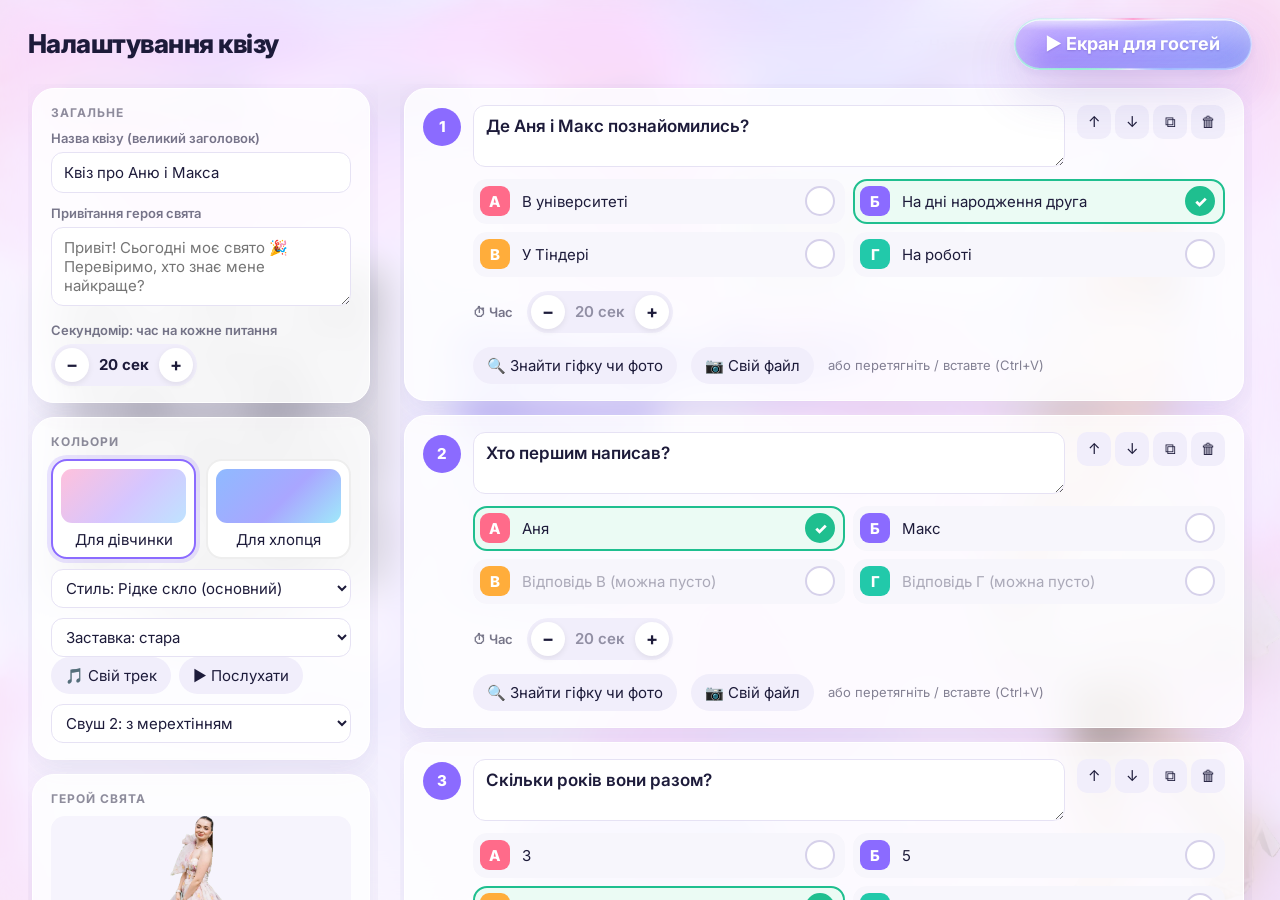
==== commit 719fd0a3: "Налаштування у вузькому вікні: блоки більше не накладаються Co-Authored-By: Claude Opus 5.5 <noreply" ====
--- a/host.html
+++ b/host.html
@@ -5,7 +5,7 @@
 <meta name="viewport" content="width=device-width,initial-scale=1">
 <title>Квіз · екран ведучого</title>
 <link rel="preconnect" href="https://fonts.googleapis.com">
-<link rel="stylesheet" href="style.css?v=1795432729">
+<link rel="stylesheet" href="style.css?v=1795440682">
 <link rel="stylesheet" id="tf">
 <style>
   body { font-size: clamp(14px, 1.6vmin, 22px); }
@@ -148,6 +148,7 @@
   .qc-tools { display: flex; gap: 4px; flex: none; }
   .qc-tools button { width: 34px; height: 34px; border-radius: 10px; border: 0; background: #f1eefb; cursor: pointer; font-size: 15px; color: #1d1b3a; }
   .qc-tools button:hover { background: #e7e2fb; }
+  @media (max-width: 560px) { .qc-top { flex-wrap: wrap; } .qc-tools { margin-left: auto; } .qc-top > textarea, .qc-top > input { order: 2; flex: 1 1 100%; } .su-head { padding: 14px 16px 10px; } .su-body { padding: 0 12px; } }
   .qc-ans { display: grid; grid-template-columns: 1fr 1fr; gap: 8px; margin: 12px 0 0 50px; }
   .an { display: flex; align-items: center; gap: 8px; background: #f7f6fc; border-radius: 14px; padding: 5px 8px 5px 5px; border: 2px solid transparent; }
   .an .lt { flex: none; width: 30px; height: 30px; border-radius: 9px; display: grid; place-items: center; color: #fff; font-weight: 800; background: var(--c); }
@@ -174,7 +175,7 @@
   .addq { border: 2px dashed #cbc3ee; background: rgba(255,255,255,.55); border-radius: 22px; padding: 18px; font: 700 16px/1 inherit; cursor: pointer; color: var(--gold); flex: none; }
   .addq:hover { background: rgba(255,255,255,.85); }
   .su-hint { font-size: 13px; color: rgba(29,27,58,.55); line-height: 1.45; margin: 8px 0 0; }
-  @media (max-width: 900px) { .su-body { grid-template-columns: 1fr; overflow: auto; padding-bottom: 30px; } .su-side, .su-list { overflow: visible; padding-bottom: 0; } .qc-ans, .qc-bot, .qerr { margin-left: 0; } .qc-ans { grid-template-columns: 1fr; } }
+  @media (max-width: 900px) { .su-body { display: block; overflow: auto; padding-bottom: 30px; } .su-side, .su-list { overflow: visible; min-height: auto; height: auto; padding-bottom: 0; } .su-side { margin-bottom: 14px; } .qc-ans, .qc-bot, .qerr { margin-left: 0; } .qc-ans { grid-template-columns: 1fr; } }
 
   /* Таблиця */
   .board h2 { font-size: 5.4vmin; text-align: center; margin: 1vmin 0 3vmin; font-weight: 900; }
@@ -240,13 +241,13 @@
   .toast { position: fixed !important; left: 50%; bottom: 3vmin; transform: translateX(-50%); background: #fff; color: #1a1033; padding: .8em 1.4em; border-radius: 999px; font-weight: 700; z-index: 60; }
 </style>
 <script>/* Стиль і кольори одразу, до першого кадру (інакше миготить старий синьо-фіолетовий фон) */
-window.VQ_V = '1795432729';
+window.VQ_V = '1795440682';
 (function () { var g = {}; try { g = JSON.parse(localStorage.getItem('vq_host_game')) || {}; } catch (e) {}
   var q = new URLSearchParams(location.search).get('theme'), t = q || (localStorage.getItem('vq_def_glass3') ? g.theme : 'glass') || 'glass';
   if (!/^[a-z]+$/.test(t)) t = 'glass'; window.VQ_PAL0 = g.pal || 'pink';
   document.write('<link rel="stylesheet" id="tc" href="theme-' + t + '.css?v=' + window.VQ_V + '">'); })();
 </script>
-<link rel="stylesheet" href="pal-blue.css?v=1795432729">
+<link rel="stylesheet" href="pal-blue.css?v=1795440682">
 </head>
 <body>
 <script>document.body.dataset.pal = window.VQ_PAL0 === 'blue' ? 'blue' : 'pink';</script>
@@ -348,18 +349,18 @@
   </div>
 </div>
 
-<script>window.VQ_V = '1795432729'</script>
-<script src="lib/mqtt.min.js?v=1795432729"></script>
-<script src="lib/qrcode.js?v=1795432729"></script>
-<script src="common.js?v=1795432729"></script>
-<script src="lib/gsap.min.js?v=1795432729"></script>
-<script src="liquid.js?v=1795432729"></script>
-<script src="substance.js?v=1795432729"></script>
-<script src="sway.js?v=1795432729"></script>
-<script src="stagefx.js?v=1795432729"></script>
-<script src="doodle.js?v=1795432729"></script>
-<script src="nerdfx.js?v=1795432729"></script>
-<script src="fx.js?v=1795432729"></script>
+<script>window.VQ_V = '1795440682'</script>
+<script src="lib/mqtt.min.js?v=1795440682"></script>
+<script src="lib/qrcode.js?v=1795440682"></script>
+<script src="common.js?v=1795440682"></script>
+<script src="lib/gsap.min.js?v=1795440682"></script>
+<script src="liquid.js?v=1795440682"></script>
+<script src="substance.js?v=1795440682"></script>
+<script src="sway.js?v=1795440682"></script>
+<script src="stagefx.js?v=1795440682"></script>
+<script src="doodle.js?v=1795440682"></script>
+<script src="nerdfx.js?v=1795440682"></script>
+<script src="fx.js?v=1795440682"></script>
 <script>
 /* Якщо браузер підсунув старі файли з кешу: одне перезавантаження зі свіжими */
 if (!window.VQ || !VQ.applyTheme || !VQ.kin) {
@@ -367,7 +368,7 @@
 } else { try { sessionStorage.removeItem('vq_rl'); } catch (e) {} }
 window.addEventListener('error', e => { const d = document.createElement('div'); d.style.cssText = 'position:fixed;left:8px;bottom:8px;z-index:9999;background:#fff;color:#b00;font:12px monospace;padding:6px 10px;border-radius:8px;max-width:90vw'; d.textContent = 'Помилка: ' + e.message; document.body && document.body.appendChild(d); });
 </script>
-<script src="questions.js?v=1795432729"></script>
+<script src="questions.js?v=1795440682"></script>
 <script>
 const { Sfx, esc } = VQ;
 const LS_GAME = 'vq_host_game', LS_Q = 'vq_questions', LS_MUTE = 'vq_mute';
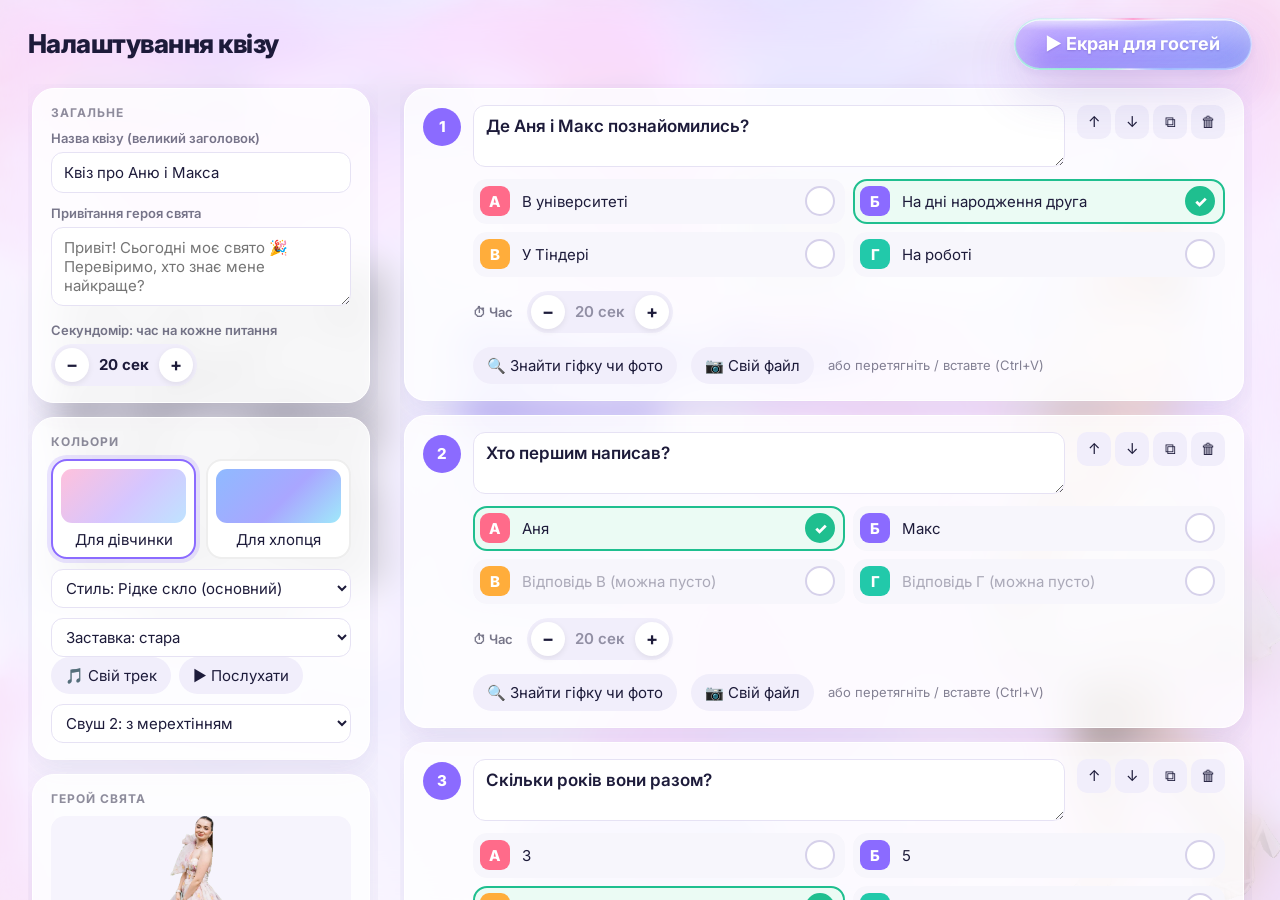
==== commit c3acb301: "Разово повертаємо стандартну героїню і звук Co-Authored-By: Claude Opus 5.5 <noreply@anthropic.com> " ====
--- a/host.html
+++ b/host.html
@@ -5,7 +5,7 @@
 <meta name="viewport" content="width=device-width,initial-scale=1">
 <title>Квіз · екран ведучого</title>
 <link rel="preconnect" href="https://fonts.googleapis.com">
-<link rel="stylesheet" href="style.css?v=1795440682">
+<link rel="stylesheet" href="style.css?v=1795441074">
 <link rel="stylesheet" id="tf">
 <style>
   body { font-size: clamp(14px, 1.6vmin, 22px); }
@@ -241,13 +241,13 @@
   .toast { position: fixed !important; left: 50%; bottom: 3vmin; transform: translateX(-50%); background: #fff; color: #1a1033; padding: .8em 1.4em; border-radius: 999px; font-weight: 700; z-index: 60; }
 </style>
 <script>/* Стиль і кольори одразу, до першого кадру (інакше миготить старий синьо-фіолетовий фон) */
-window.VQ_V = '1795440682';
+window.VQ_V = '1795441074';
 (function () { var g = {}; try { g = JSON.parse(localStorage.getItem('vq_host_game')) || {}; } catch (e) {}
   var q = new URLSearchParams(location.search).get('theme'), t = q || (localStorage.getItem('vq_def_glass3') ? g.theme : 'glass') || 'glass';
   if (!/^[a-z]+$/.test(t)) t = 'glass'; window.VQ_PAL0 = g.pal || 'pink';
   document.write('<link rel="stylesheet" id="tc" href="theme-' + t + '.css?v=' + window.VQ_V + '">'); })();
 </script>
-<link rel="stylesheet" href="pal-blue.css?v=1795440682">
+<link rel="stylesheet" href="pal-blue.css?v=1795441074">
 </head>
 <body>
 <script>document.body.dataset.pal = window.VQ_PAL0 === 'blue' ? 'blue' : 'pink';</script>
@@ -349,18 +349,18 @@
   </div>
 </div>
 
-<script>window.VQ_V = '1795440682'</script>
-<script src="lib/mqtt.min.js?v=1795440682"></script>
-<script src="lib/qrcode.js?v=1795440682"></script>
-<script src="common.js?v=1795440682"></script>
-<script src="lib/gsap.min.js?v=1795440682"></script>
-<script src="liquid.js?v=1795440682"></script>
-<script src="substance.js?v=1795440682"></script>
-<script src="sway.js?v=1795440682"></script>
-<script src="stagefx.js?v=1795440682"></script>
-<script src="doodle.js?v=1795440682"></script>
-<script src="nerdfx.js?v=1795440682"></script>
-<script src="fx.js?v=1795440682"></script>
+<script>window.VQ_V = '1795441074'</script>
+<script src="lib/mqtt.min.js?v=1795441074"></script>
+<script src="lib/qrcode.js?v=1795441074"></script>
+<script src="common.js?v=1795441074"></script>
+<script src="lib/gsap.min.js?v=1795441074"></script>
+<script src="liquid.js?v=1795441074"></script>
+<script src="substance.js?v=1795441074"></script>
+<script src="sway.js?v=1795441074"></script>
+<script src="stagefx.js?v=1795441074"></script>
+<script src="doodle.js?v=1795441074"></script>
+<script src="nerdfx.js?v=1795441074"></script>
+<script src="fx.js?v=1795441074"></script>
 <script>
 /* Якщо браузер підсунув старі файли з кешу: одне перезавантаження зі свіжими */
 if (!window.VQ || !VQ.applyTheme || !VQ.kin) {
@@ -368,10 +368,12 @@
 } else { try { sessionStorage.removeItem('vq_rl'); } catch (e) {} }
 window.addEventListener('error', e => { const d = document.createElement('div'); d.style.cssText = 'position:fixed;left:8px;bottom:8px;z-index:9999;background:#fff;color:#b00;font:12px monospace;padding:6px 10px;border-radius:8px;max-width:90vw'; d.textContent = 'Помилка: ' + e.message; document.body && document.body.appendChild(d); });
 </script>
-<script src="questions.js?v=1795440682"></script>
+<script src="questions.js?v=1795441074"></script>
 <script>
 const { Sfx, esc } = VQ;
 const LS_GAME = 'vq_host_game', LS_Q = 'vq_questions', LS_MUTE = 'vq_mute';
+/* Разово (2026-11-23): повертаємо стандартну героїню й звук, якщо вони були вимкнені */
+try { if (!localStorage.getItem('vq_reset2')) { localStorage.removeItem('vq_hero'); localStorage.setItem('vq_mute', '0'); localStorage.setItem('vq_reset2', '1'); } } catch (e) {}
 const LETTERS = ['A', 'Б', 'В', 'Г'];
 const INTRO_MS = 3000;
 const $ = s => document.querySelector(s);
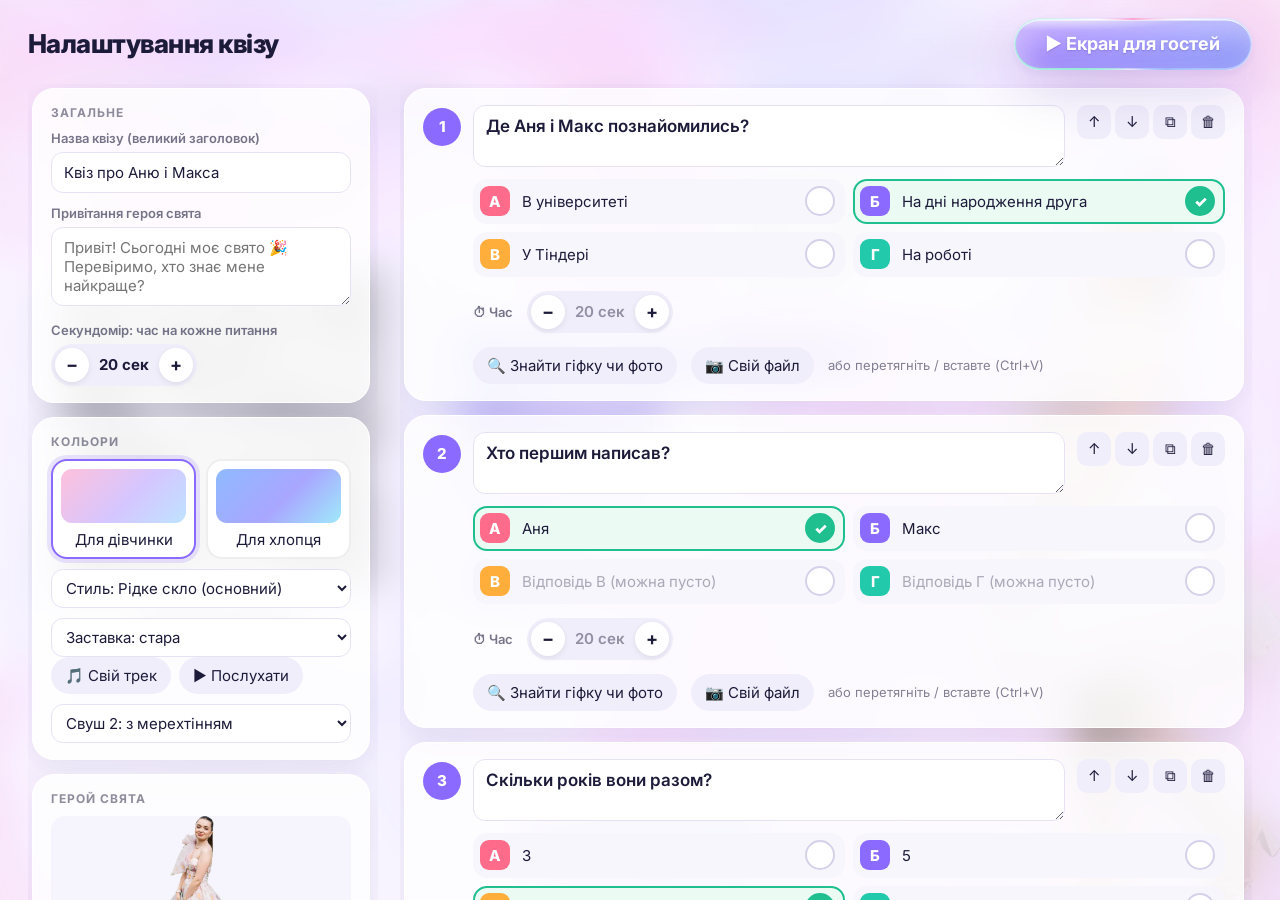
==== commit 8a74c074: "Розкриття з фото: діаграма голосів усередині варіантів, неправильні не гаснуть Co-Authored-By: Claud" ====
--- a/host.html
+++ b/host.html
@@ -96,6 +96,14 @@
   .ipic img { max-height: 36vh; max-width: 60vw; display: block; margin: 3vmin auto 0; border-radius: 3vmin; border: .6vmin solid rgba(255,255,255,.92); box-shadow: 0 2vmin 5vmin rgba(40,30,110,.22); }
   .opt .cnt { margin-left: auto; background: rgba(255,255,255,.85); color: #1d1b3a; border-radius: 999px; padding: .2em .7em; font-size: .8em; text-shadow: none; }
   .opt .cnt + .mark { margin-left: .4em; }
+  /* Діаграма всередині варіанта, коли на питанні фото чи гіфка: заливка ширини = частка голосів */
+  @property --p { syntax: '<percentage>'; inherits: false; initial-value: 0%; }
+  .opt { position: relative; }
+  .opt > .fill { position: absolute; inset: 0; border-radius: inherit; pointer-events: none; z-index: 0; background: linear-gradient(90deg, rgba(255,255,255,.42) var(--p), rgba(255,255,255,0) var(--p)); transition: --p 1.1s cubic-bezier(.2,.9,.3,1) .25s; }
+  .opt.dim > .fill { background: linear-gradient(90deg, rgba(255,255,255,.6) var(--p), rgba(255,255,255,0) var(--p)); }
+  .opt .cnt { font-size: .95em; font-weight: 900; }
+  /* з фото відповіді не гасимо: має бути видно, скільки людей обрали кожен варіант */
+  .stage.haspic .grid .opt.dim { opacity: .82; filter: saturate(.75); }
   body.idle .top .tools, body.idle #bottom { opacity: 0; pointer-events: none; }
   .top .tools, #bottom { transition: opacity .6s; }
   body.idle { cursor: none; }
@@ -648,9 +656,9 @@
       <div class="qmid"><div class="qinfo"><b>${String(G.qi + 1).padStart(2, '0')}</b><span>із ${String(G.qs.length).padStart(2, '0')}</span><div class="pips">${G.qs.map((_, k) => `<i class="${k < G.qi ? 'done' : k === G.qi ? 'cur' : ''}"></i>`).join('')}</div></div>${rev ? '' : `<div class="timer" id="timer"><svg viewBox="0 0 100 100"><circle class="ttrack" cx="50" cy="50" r="44" stroke="rgba(255,255,255,.12)"/><circle id="tcirc" class="tprog" cx="50" cy="50" r="44" stroke="var(--gold)" stroke-linecap="round" stroke-dasharray="276.5" stroke-dashoffset="0"/></svg><div class="tn" id="tn">${q.t}</div></div>`}
         ${pic ? `<div class="qpic" style="--isz:${q.isz || 80}"><img src="${pic}" alt=""></div>` : ''}${rev && !pic ? `<div class="bars">${q.a.map((_, i) => `<div class="bar ${i === q.c ? '' : 'dim'}"><b>${c[i]}</b><i class="ans${i}" data-h="${Math.max(4, c[i] / mx * 100)}"></i></div>`).join('')}</div>` : ''}
         <div class="answered"><b id="ansN">${Object.keys(G.answers).length}</b><span>відповідей із <i id="ansOf" style="font-style:normal">${activeIds().length}</i></span></div></div>
-      <div class="grid">${q.a.map((a, i) => `<div class="opt ans${i} ${rev ? (i === q.c ? 'win' : 'dim') : 'rise'}" style="animation-delay:${i * 80}ms"><span class="letter">${LETTERS[i]}</span><span>${esc(a)}</span>${rev && pic ? `<span class="cnt">${c[i]}</span>` : ''}${rev && i === q.c ? '<span class="mark pop">✓</span>' : ''}</div>`).join('')}</div>`;
+      <div class="grid">${q.a.map((a, i) => `<div class="opt ans${i} ${rev ? (i === q.c ? 'win' : 'dim') : 'rise'}" style="animation-delay:${i * 80}ms">${rev && pic ? `<i class="fill" data-p="${Math.round(c[i] / Math.max(1, c.reduce((x, y) => x + y, 0)) * 100)}"></i>` : ''}<span class="letter">${LETTERS[i]}</span><span>${esc(a)}</span>${rev && pic ? `<span class="cnt">${c[i]}</span>` : ''}${rev && i === q.c ? '<span class="mark pop">✓</span>' : ''}</div>`).join('')}</div>`;
     if (rev) {
-      requestAnimationFrame(() => requestAnimationFrame(() => stage.querySelectorAll('.bar i').forEach(b => b.style.height = b.dataset.h + '%')));
+      requestAnimationFrame(() => requestAnimationFrame(() => { stage.querySelectorAll('.bar i').forEach(b => b.style.height = b.dataset.h + '%'); stage.querySelectorAll('.opt > .fill').forEach(f => f.style.setProperty('--p', f.dataset.p + '%')); }));
       bottom.innerHTML = `<button class="btn" id="bNext">${G.qi >= G.qs.length - 1 ? '🏆 До п\'єдесталу' : 'Таблиця лідерів ›'}</button>`;
       $('#bNext').onclick = next;
     } else {
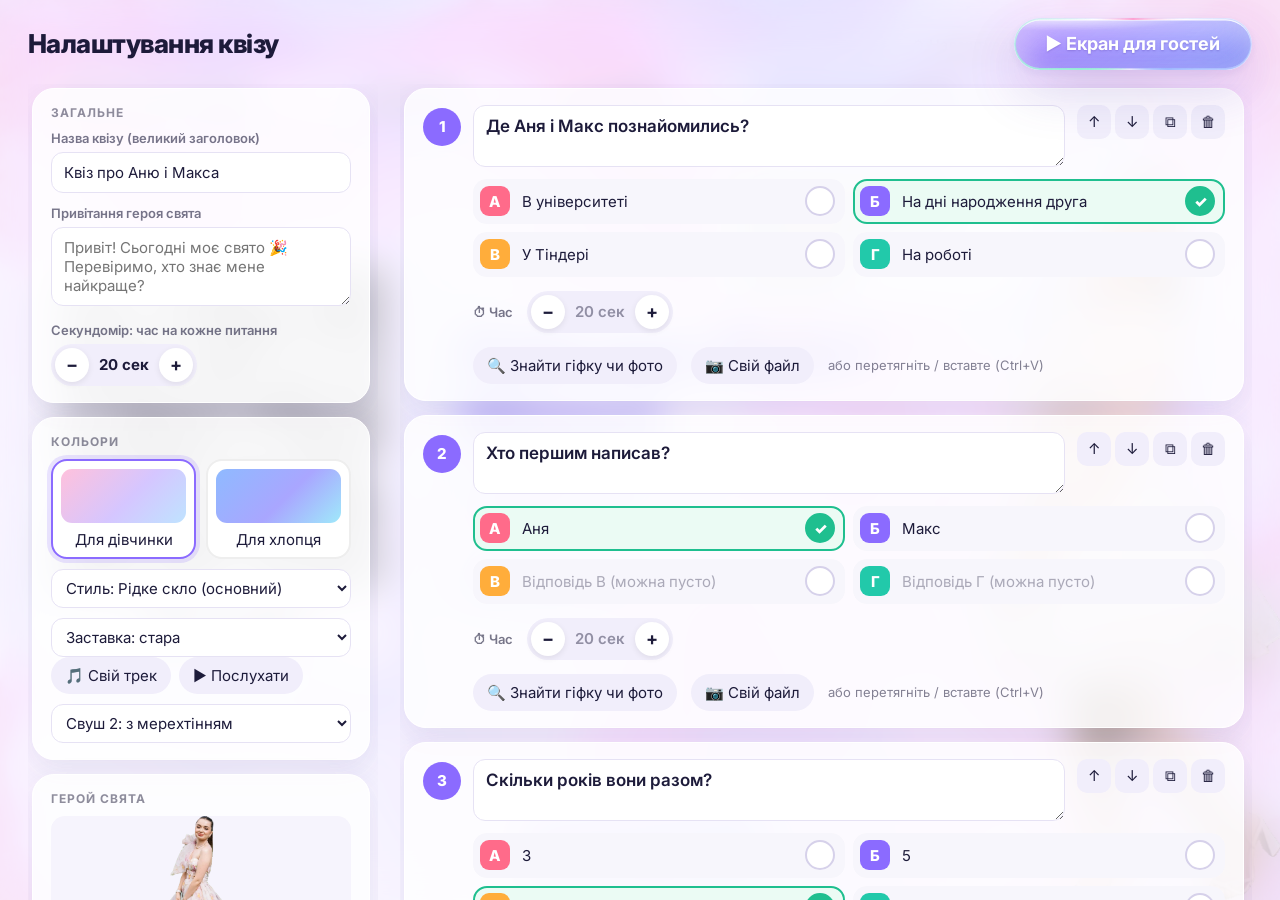
==== commit b795a7e5: "Онови кеш-версію Co-Authored-By: Claude Opus 5.5 <noreply@anthropic.com> Claude-Session: https://cla" ====
--- a/host.html
+++ b/host.html
@@ -5,7 +5,7 @@
 <meta name="viewport" content="width=device-width,initial-scale=1">
 <title>Квіз · екран ведучого</title>
 <link rel="preconnect" href="https://fonts.googleapis.com">
-<link rel="stylesheet" href="style.css?v=1795441074">
+<link rel="stylesheet" href="style.css?v=1795444183">
 <link rel="stylesheet" id="tf">
 <style>
   body { font-size: clamp(14px, 1.6vmin, 22px); }
@@ -249,13 +249,13 @@
   .toast { position: fixed !important; left: 50%; bottom: 3vmin; transform: translateX(-50%); background: #fff; color: #1a1033; padding: .8em 1.4em; border-radius: 999px; font-weight: 700; z-index: 60; }
 </style>
 <script>/* Стиль і кольори одразу, до першого кадру (інакше миготить старий синьо-фіолетовий фон) */
-window.VQ_V = '1795441074';
+window.VQ_V = '1795444183';
 (function () { var g = {}; try { g = JSON.parse(localStorage.getItem('vq_host_game')) || {}; } catch (e) {}
   var q = new URLSearchParams(location.search).get('theme'), t = q || (localStorage.getItem('vq_def_glass3') ? g.theme : 'glass') || 'glass';
   if (!/^[a-z]+$/.test(t)) t = 'glass'; window.VQ_PAL0 = g.pal || 'pink';
   document.write('<link rel="stylesheet" id="tc" href="theme-' + t + '.css?v=' + window.VQ_V + '">'); })();
 </script>
-<link rel="stylesheet" href="pal-blue.css?v=1795441074">
+<link rel="stylesheet" href="pal-blue.css?v=1795444183">
 </head>
 <body>
 <script>document.body.dataset.pal = window.VQ_PAL0 === 'blue' ? 'blue' : 'pink';</script>
@@ -357,18 +357,18 @@
   </div>
 </div>
 
-<script>window.VQ_V = '1795441074'</script>
-<script src="lib/mqtt.min.js?v=1795441074"></script>
-<script src="lib/qrcode.js?v=1795441074"></script>
-<script src="common.js?v=1795441074"></script>
-<script src="lib/gsap.min.js?v=1795441074"></script>
-<script src="liquid.js?v=1795441074"></script>
-<script src="substance.js?v=1795441074"></script>
-<script src="sway.js?v=1795441074"></script>
-<script src="stagefx.js?v=1795441074"></script>
-<script src="doodle.js?v=1795441074"></script>
-<script src="nerdfx.js?v=1795441074"></script>
-<script src="fx.js?v=1795441074"></script>
+<script>window.VQ_V = '1795444183'</script>
+<script src="lib/mqtt.min.js?v=1795444183"></script>
+<script src="lib/qrcode.js?v=1795444183"></script>
+<script src="common.js?v=1795444183"></script>
+<script src="lib/gsap.min.js?v=1795444183"></script>
+<script src="liquid.js?v=1795444183"></script>
+<script src="substance.js?v=1795444183"></script>
+<script src="sway.js?v=1795444183"></script>
+<script src="stagefx.js?v=1795444183"></script>
+<script src="doodle.js?v=1795444183"></script>
+<script src="nerdfx.js?v=1795444183"></script>
+<script src="fx.js?v=1795444183"></script>
 <script>
 /* Якщо браузер підсунув старі файли з кешу: одне перезавантаження зі свіжими */
 if (!window.VQ || !VQ.applyTheme || !VQ.kin) {
@@ -376,7 +376,7 @@
 } else { try { sessionStorage.removeItem('vq_rl'); } catch (e) {} }
 window.addEventListener('error', e => { const d = document.createElement('div'); d.style.cssText = 'position:fixed;left:8px;bottom:8px;z-index:9999;background:#fff;color:#b00;font:12px monospace;padding:6px 10px;border-radius:8px;max-width:90vw'; d.textContent = 'Помилка: ' + e.message; document.body && document.body.appendChild(d); });
 </script>
-<script src="questions.js?v=1795441074"></script>
+<script src="questions.js?v=1795444183"></script>
 <script>
 const { Sfx, esc } = VQ;
 const LS_GAME = 'vq_host_game', LS_Q = 'vq_questions', LS_MUTE = 'vq_mute';
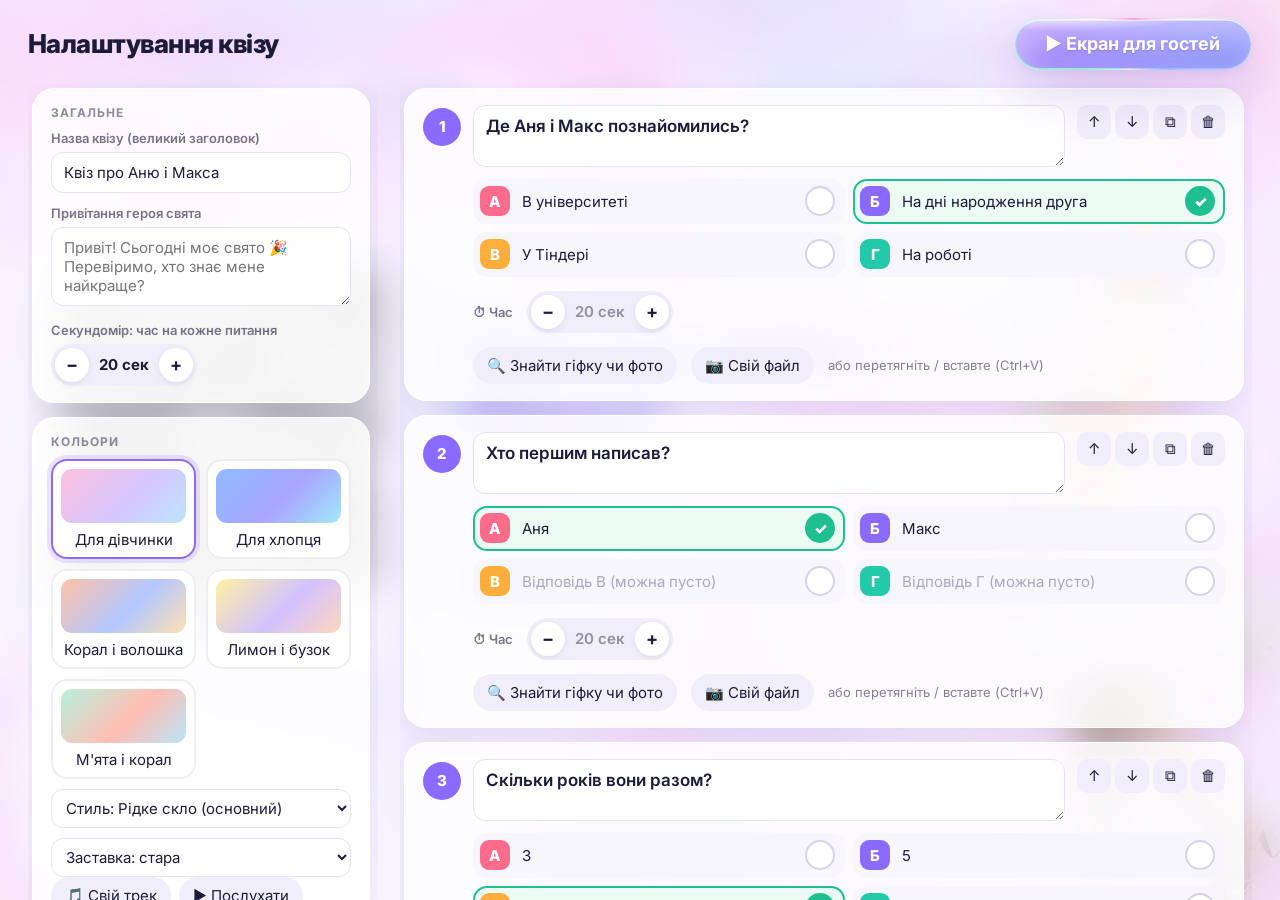
==== commit a04804b6: "Квіз: ще три кольори фарби (корал, лимон, м'ята) Co-Authored-By: Claude Opus 5.5 <noreply@anthropic." ====
--- a/host.html
+++ b/host.html
@@ -5,7 +5,7 @@
 <meta name="viewport" content="width=device-width,initial-scale=1">
 <title>Квіз · екран ведучого</title>
 <link rel="preconnect" href="https://fonts.googleapis.com">
-<link rel="stylesheet" href="style.css?v=1795444183">
+<link rel="stylesheet" href="style.css?v=1795449610">
 <link rel="stylesheet" id="tf">
 <style>
   body { font-size: clamp(14px, 1.6vmin, 22px); }
@@ -138,6 +138,9 @@
   .pal i { display: block; height: 54px; border-radius: 11px; margin-bottom: 7px; }
   .pal.pink i { background: linear-gradient(135deg, #ffc1dc, #d5c6ff 55%, #bfe3ff); }
   .pal.blue i { background: linear-gradient(135deg, #8fbaff, #a9a6ff 55%, #9fe9fa); }
+  .pal.coral i { background: linear-gradient(135deg, #ffc2a8, #b3c7ff 55%, #ffe0b3); }
+  .pal.lemon i { background: linear-gradient(135deg, #fff0a3, #d1c2ff 55%, #ffd6bd); }
+  .pal.mint i { background: linear-gradient(135deg, #b8f2db, #ffbdb3 55%, #b8e5fa); }
   .pal.on { border-color: var(--gold); box-shadow: 0 0 0 4px color-mix(in srgb, var(--gold) 18%, transparent); }
   .setup select { margin-top: 10px; width: 100%; border: 1.5px solid #e6e2f4; border-radius: 12px; padding: 8px 10px; font: inherit; background: #fff; color: #1d1b3a; }
   .sbtn { border: 0; background: #f1eefb; color: #1d1b3a; border-radius: 999px; padding: 9px 14px; font: 600 14px/1 inherit; cursor: pointer; }
@@ -249,16 +252,16 @@
   .toast { position: fixed !important; left: 50%; bottom: 3vmin; transform: translateX(-50%); background: #fff; color: #1a1033; padding: .8em 1.4em; border-radius: 999px; font-weight: 700; z-index: 60; }
 </style>
 <script>/* Стиль і кольори одразу, до першого кадру (інакше миготить старий синьо-фіолетовий фон) */
-window.VQ_V = '1795444183';
+window.VQ_V = '1795449610';
 (function () { var g = {}; try { g = JSON.parse(localStorage.getItem('vq_host_game')) || {}; } catch (e) {}
   var q = new URLSearchParams(location.search).get('theme'), t = q || (localStorage.getItem('vq_def_glass3') ? g.theme : 'glass') || 'glass';
   if (!/^[a-z]+$/.test(t)) t = 'glass'; window.VQ_PAL0 = g.pal || 'pink';
   document.write('<link rel="stylesheet" id="tc" href="theme-' + t + '.css?v=' + window.VQ_V + '">'); })();
 </script>
-<link rel="stylesheet" href="pal-blue.css?v=1795444183">
+<link rel="stylesheet" href="pal-blue.css?v=1795449610">
 </head>
 <body>
-<script>document.body.dataset.pal = window.VQ_PAL0 === 'blue' ? 'blue' : 'pink';</script>
+<script>document.body.dataset.pal = /^(blue|coral|lemon|mint)$/.test(window.VQ_PAL0) ? window.VQ_PAL0 : 'pink';</script>
 <div class="bg"><i></i><i></i><i></i><div class="bgmarq"><div><span>Квіз&nbsp;✶&nbsp;Хто&nbsp;знає&nbsp;краще&nbsp;✶&nbsp;Квіз&nbsp;✶&nbsp;Хто&nbsp;знає&nbsp;краще&nbsp;✶&nbsp;</span><span>Квіз&nbsp;✶&nbsp;Хто&nbsp;знає&nbsp;краще&nbsp;✶&nbsp;Квіз&nbsp;✶&nbsp;Хто&nbsp;знає&nbsp;краще&nbsp;✶&nbsp;</span></div></div></div>
 <div id="app">
   <div class="top">
@@ -293,7 +296,7 @@
       </div>
       <div class="card">
         <h4>Кольори</h4>
-        <div class="pals"><button class="pal pink" data-pal="pink"><i></i>Для дівчинки</button><button class="pal blue" data-pal="blue"><i></i>Для хлопця</button></div>
+        <div class="pals"><button class="pal pink" data-pal="pink"><i></i>Для дівчинки</button><button class="pal blue" data-pal="blue"><i></i>Для хлопця</button><button class="pal coral" data-pal="coral"><i></i>Корал і волошка</button><button class="pal lemon" data-pal="lemon"><i></i>Лимон і бузок</button><button class="pal mint" data-pal="mint"><i></i>М'ята і корал</button></div>
         <select id="sTheme" title="Стиль оформлення"></select>
         <select id="sLobby" title="Музика на першому екрані"><option value="old">Заставка: стара</option><option value="B">Заставка: фонк (згенерований)</option><option value="own">Заставка: свій трек</option></select>
         <div class="btns"><button class="sbtn" id="sLobbyUp">🎵 Свій трек</button><button class="sbtn" id="sLobbyPlay">▶ Послухати</button></div>
@@ -357,18 +360,18 @@
   </div>
 </div>
 
-<script>window.VQ_V = '1795444183'</script>
-<script src="lib/mqtt.min.js?v=1795444183"></script>
-<script src="lib/qrcode.js?v=1795444183"></script>
-<script src="common.js?v=1795444183"></script>
-<script src="lib/gsap.min.js?v=1795444183"></script>
-<script src="liquid.js?v=1795444183"></script>
-<script src="substance.js?v=1795444183"></script>
-<script src="sway.js?v=1795444183"></script>
-<script src="stagefx.js?v=1795444183"></script>
-<script src="doodle.js?v=1795444183"></script>
-<script src="nerdfx.js?v=1795444183"></script>
-<script src="fx.js?v=1795444183"></script>
+<script>window.VQ_V = '1795449610'</script>
+<script src="lib/mqtt.min.js?v=1795449610"></script>
+<script src="lib/qrcode.js?v=1795449610"></script>
+<script src="common.js?v=1795449610"></script>
+<script src="lib/gsap.min.js?v=1795449610"></script>
+<script src="liquid.js?v=1795449610"></script>
+<script src="substance.js?v=1795449610"></script>
+<script src="sway.js?v=1795449610"></script>
+<script src="stagefx.js?v=1795449610"></script>
+<script src="doodle.js?v=1795449610"></script>
+<script src="nerdfx.js?v=1795449610"></script>
+<script src="fx.js?v=1795449610"></script>
 <script>
 /* Якщо браузер підсунув старі файли з кешу: одне перезавантаження зі свіжими */
 if (!window.VQ || !VQ.applyTheme || !VQ.kin) {
@@ -376,7 +379,7 @@
 } else { try { sessionStorage.removeItem('vq_rl'); } catch (e) {} }
 window.addEventListener('error', e => { const d = document.createElement('div'); d.style.cssText = 'position:fixed;left:8px;bottom:8px;z-index:9999;background:#fff;color:#b00;font:12px monospace;padding:6px 10px;border-radius:8px;max-width:90vw'; d.textContent = 'Помилка: ' + e.message; document.body && document.body.appendChild(d); });
 </script>
-<script src="questions.js?v=1795444183"></script>
+<script src="questions.js?v=1795449610"></script>
 <script>
 const { Sfx, esc } = VQ;
 const LS_GAME = 'vq_host_game', LS_Q = 'vq_questions', LS_MUTE = 'vq_mute';
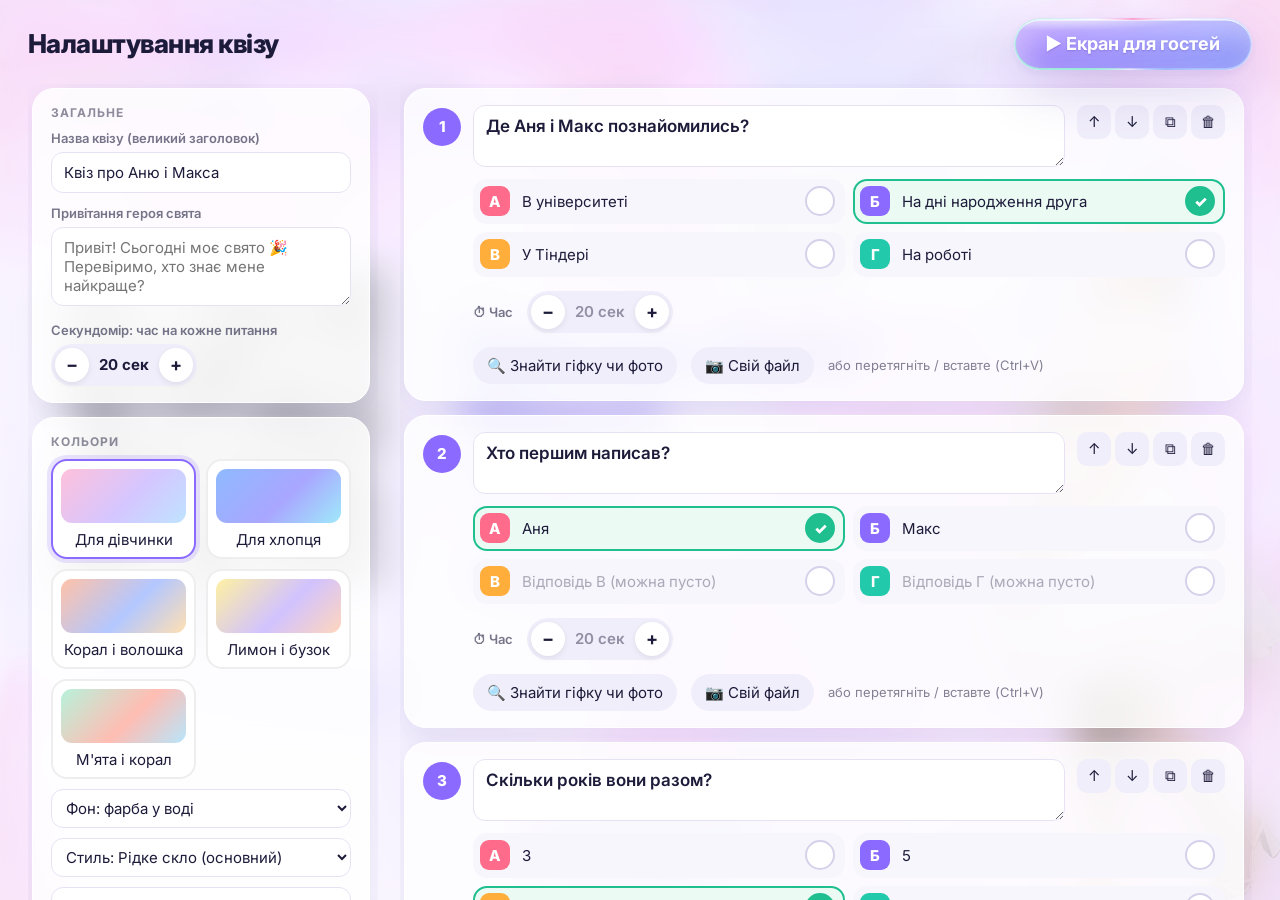
==== commit 8dacc29a: "Квіз: вибір живого фону — фарба або перламутр Co-Authored-By: Claude Opus 5.5 <noreply@anthropic.com" ====
--- a/host.html
+++ b/host.html
@@ -297,6 +297,7 @@
       <div class="card">
         <h4>Кольори</h4>
         <div class="pals"><button class="pal pink" data-pal="pink"><i></i>Для дівчинки</button><button class="pal blue" data-pal="blue"><i></i>Для хлопця</button><button class="pal coral" data-pal="coral"><i></i>Корал і волошка</button><button class="pal lemon" data-pal="lemon"><i></i>Лимон і бузок</button><button class="pal mint" data-pal="mint"><i></i>М'ята і корал</button></div>
+        <select id="sSub" title="Живий фон"><option value="">Фон: фарба у воді</option><option value="pearl">Фон: перламутр</option></select>
         <select id="sTheme" title="Стиль оформлення"></select>
         <select id="sLobby" title="Музика на першому екрані"><option value="old">Заставка: стара</option><option value="B">Заставка: фонк (згенерований)</option><option value="own">Заставка: свій трек</option></select>
         <div class="btns"><button class="sbtn" id="sLobbyUp">🎵 Свій трек</button><button class="sbtn" id="sLobbyPlay">▶ Послухати</button></div>
@@ -493,7 +494,7 @@
 }
 function publish() {
   if (!net) return;
-  const s = { v: 1, th: G.theme, pa: G.pal || 'pink', ph: G.phase, title: G.title, n: G.qs.length, i: G.qi, pl: {}, ts: Date.now() };
+  const s = { v: 1, th: G.theme, pa: G.pal || 'pink', sb: ls.get('vq_sub') || '', ph: G.phase, title: G.title, n: G.qs.length, i: G.qi, pl: {}, ts: Date.now() };
   for (const id in G.players) s.pl[id] = G.players[id].name;
   const q = G.qs[G.qi];
   if (q && ['intro', 'question', 'reveal'].includes(G.phase)) s.q = { text: q.q, a: q.a, time: q.t };
@@ -927,6 +928,10 @@
 });
 /* Заставка лобі: вибір + свій трек (файл живе лише в цьому браузері, IndexedDB ключ 'lobby-own') */
 $('#sLobby').value = ls.get('vq_lobby') || 'old';
+/* Живий фон (substance.js): фарба у воді або перламутр; телефони беруть зі стану (sb) */
+const applySub = () => { const v = ls.get('vq_sub') || ''; if (v) document.body.dataset.sub = v; else delete document.body.dataset.sub; };
+$('#sSub').value = ls.get('vq_sub') || ''; applySub();
+$('#sSub').onchange = e => { ls.set('vq_sub', e.target.value); applySub(); publish(); };
 const lobbyRestart = () => { if (Sfx.loopKind === 'lobby') { Sfx.stopLoop(); setTimeout(() => Sfx.loop('lobby'), 600); } };
 $('#sLobby').onchange = e => { if (e.target.value === 'own' && !Sfx.buf.lobbyOwn) { toast('Спершу завантаж свій трек'); e.target.value = ls.get('vq_lobby') || 'old'; return; } ls.set('vq_lobby', e.target.value); lobbyRestart(); };
 $('#sLobbyUp').onclick = () => $('#fLobby').click();
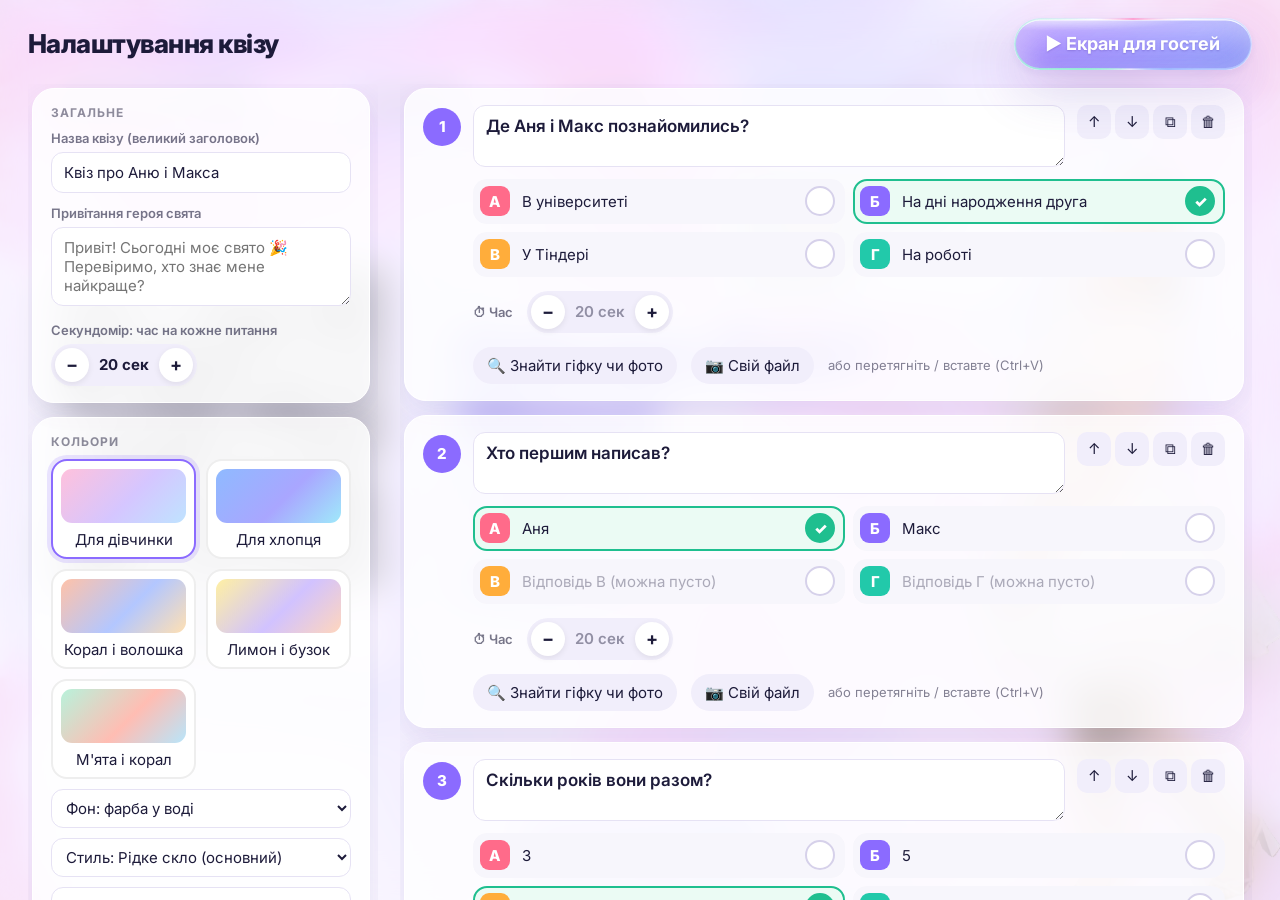
==== commit 90b30589: "Онови кеш-версію Co-Authored-By: Claude Opus 5.5 <noreply@anthropic.com> Claude-Session: https://cla" ====
--- a/host.html
+++ b/host.html
@@ -5,7 +5,7 @@
 <meta name="viewport" content="width=device-width,initial-scale=1">
 <title>Квіз · екран ведучого</title>
 <link rel="preconnect" href="https://fonts.googleapis.com">
-<link rel="stylesheet" href="style.css?v=1795449610">
+<link rel="stylesheet" href="style.css?v=1795449893">
 <link rel="stylesheet" id="tf">
 <style>
   body { font-size: clamp(14px, 1.6vmin, 22px); }
@@ -252,13 +252,13 @@
   .toast { position: fixed !important; left: 50%; bottom: 3vmin; transform: translateX(-50%); background: #fff; color: #1a1033; padding: .8em 1.4em; border-radius: 999px; font-weight: 700; z-index: 60; }
 </style>
 <script>/* Стиль і кольори одразу, до першого кадру (інакше миготить старий синьо-фіолетовий фон) */
-window.VQ_V = '1795449610';
+window.VQ_V = '1795449893';
 (function () { var g = {}; try { g = JSON.parse(localStorage.getItem('vq_host_game')) || {}; } catch (e) {}
   var q = new URLSearchParams(location.search).get('theme'), t = q || (localStorage.getItem('vq_def_glass3') ? g.theme : 'glass') || 'glass';
   if (!/^[a-z]+$/.test(t)) t = 'glass'; window.VQ_PAL0 = g.pal || 'pink';
   document.write('<link rel="stylesheet" id="tc" href="theme-' + t + '.css?v=' + window.VQ_V + '">'); })();
 </script>
-<link rel="stylesheet" href="pal-blue.css?v=1795449610">
+<link rel="stylesheet" href="pal-blue.css?v=1795449893">
 </head>
 <body>
 <script>document.body.dataset.pal = /^(blue|coral|lemon|mint)$/.test(window.VQ_PAL0) ? window.VQ_PAL0 : 'pink';</script>
@@ -361,18 +361,18 @@
   </div>
 </div>
 
-<script>window.VQ_V = '1795449610'</script>
-<script src="lib/mqtt.min.js?v=1795449610"></script>
-<script src="lib/qrcode.js?v=1795449610"></script>
-<script src="common.js?v=1795449610"></script>
-<script src="lib/gsap.min.js?v=1795449610"></script>
-<script src="liquid.js?v=1795449610"></script>
-<script src="substance.js?v=1795449610"></script>
-<script src="sway.js?v=1795449610"></script>
-<script src="stagefx.js?v=1795449610"></script>
-<script src="doodle.js?v=1795449610"></script>
-<script src="nerdfx.js?v=1795449610"></script>
-<script src="fx.js?v=1795449610"></script>
+<script>window.VQ_V = '1795449893'</script>
+<script src="lib/mqtt.min.js?v=1795449893"></script>
+<script src="lib/qrcode.js?v=1795449893"></script>
+<script src="common.js?v=1795449893"></script>
+<script src="lib/gsap.min.js?v=1795449893"></script>
+<script src="liquid.js?v=1795449893"></script>
+<script src="substance.js?v=1795449893"></script>
+<script src="sway.js?v=1795449893"></script>
+<script src="stagefx.js?v=1795449893"></script>
+<script src="doodle.js?v=1795449893"></script>
+<script src="nerdfx.js?v=1795449893"></script>
+<script src="fx.js?v=1795449893"></script>
 <script>
 /* Якщо браузер підсунув старі файли з кешу: одне перезавантаження зі свіжими */
 if (!window.VQ || !VQ.applyTheme || !VQ.kin) {
@@ -380,7 +380,7 @@
 } else { try { sessionStorage.removeItem('vq_rl'); } catch (e) {} }
 window.addEventListener('error', e => { const d = document.createElement('div'); d.style.cssText = 'position:fixed;left:8px;bottom:8px;z-index:9999;background:#fff;color:#b00;font:12px monospace;padding:6px 10px;border-radius:8px;max-width:90vw'; d.textContent = 'Помилка: ' + e.message; document.body && document.body.appendChild(d); });
 </script>
-<script src="questions.js?v=1795449610"></script>
+<script src="questions.js?v=1795449893"></script>
 <script>
 const { Sfx, esc } = VQ;
 const LS_GAME = 'vq_host_game', LS_Q = 'vq_questions', LS_MUTE = 'vq_mute';
